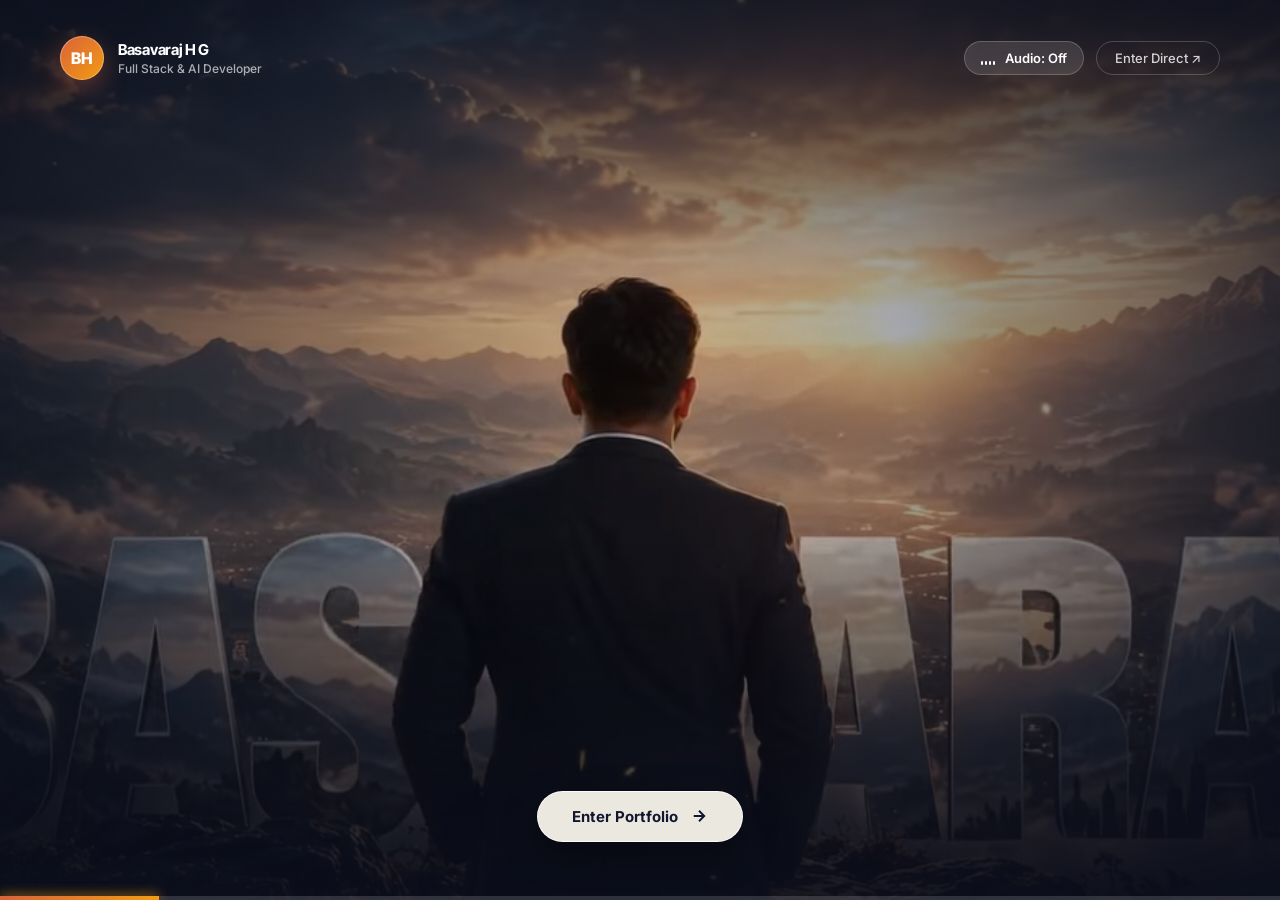
==== landing.html @ 7f830d80 "mine" ====
<!DOCTYPE html>
<html lang="en">
<head>
<meta charset="utf-8">
<meta name="viewport" content="width=device-width, initial-scale=1, viewport-fit=cover">
<title>Basavaraj H G — Full Stack &amp; AI Developer</title>
<link rel="preconnect" href="https://fonts.googleapis.com">
<link rel="preconnect" href="https://fonts.gstatic.com" crossorigin>
<link href="https://fonts.googleapis.com/css2?family=Inter+Tight:wght@600;700;800&family=Inter:wght@400;500;600&family=Instrument+Serif:ital@0;1&display=swap" rel="stylesheet">
<link rel="stylesheet" href="styles.css">
</head>
<body style="margin:0;background:#0b0e1b;overflow:hidden">

<div class="intro-portal" style="position:relative;min-height:100vh">
  <div class="intro-media-wrap">
    <video class="intro-bg-vid" id="introVid" playsinline autoplay muted loop preload="auto">
      <source src="assets/cinematic-intro.webm" type="video/webm">
      <source src="assets/cinematic-intro.mp4" type="video/mp4">
      <source src="assets/1792764527006612.mp4" type="video/mp4">
    </video>
    <audio id="introAudio" src="assets/om-veezha-veera-bgm.mp3" loop preload="auto"></audio>
    <div class="intro-overlay"></div>
  </div>

  <header class="intro-header">
    <div class="intro-brand">
      <span class="intro-logo">BH</span>
      <div class="intro-brand-meta">
        <strong>Basavaraj H G</strong>
        <span>Full Stack &amp; AI Developer</span>
      </div>
    </div>
    <div class="intro-header-acts">
      <button class="intro-audio-btn" id="introAudioBtn" type="button" aria-label="Toggle cinematic music: OM - Veezha Veera BGM" title="OM: Veezha Veera BGM (Instrumental)">
        <span class="eq-bars" aria-hidden="true"><i></i><i></i><i></i><i></i></span>
        <span class="audio-lbl">Audio: Off</span>
      </button>
      <a class="intro-skip-btn" href="index.html" style="text-decoration:none">Enter Direct ↗</a>
    </div>
  </header>

  <div class="intro-content">
    <div class="intro-actions">
      <a class="enter-btn" href="index.html" style="text-decoration:none">
        <span>Enter Portfolio</span>
        <svg viewBox="0 0 24 24" fill="none" stroke="currentColor" stroke-width="2.5"><path d="M5 12h14M12 5l7 7-7 7"/></svg>
      </a>
    </div>
  </div>

  <div class="intro-progress-bar" id="introProgress" aria-hidden="true"><i></i></div>
</div>

<script>
(function(){
  var vid = document.getElementById('introVid');
  var audio = document.getElementById('introAudio');
  var audioBtn = document.getElementById('introAudioBtn');
  var prog = document.getElementById('introProgress') ? document.getElementById('introProgress').querySelector('i') : null;
  var SOFT_VOL = 0.28; // Soft, blended ambient volume
  var fadeTimer = null;

  function fadeAudioIn(){
    if(!audio) return;
    clearInterval(fadeTimer);
    audio.volume = 0.02;
    var p = audio.play();
    if(p !== undefined){
      p.then(function(){
        if(audioBtn){
          audioBtn.classList.add('active');
          var lbl = audioBtn.querySelector('.audio-lbl');
          if(lbl) lbl.textContent = 'Veezha Veera BGM ♫';
        }
        // Smoothly blend volume up to soft level
        fadeTimer = setInterval(function(){
          if(audio.volume < SOFT_VOL - 0.02){
            audio.volume = Math.min(SOFT_VOL, audio.volume + 0.025);
          } else {
            audio.volume = SOFT_VOL;
            clearInterval(fadeTimer);
          }
        }, 45);
      }).catch(function(err){
        console.warn('Audio play was prevented:', err);
      });
    }
  }

  function fadeAudioOut(){
    if(!audio) return;
    clearInterval(fadeTimer);
    fadeTimer = setInterval(function(){
      if(audio.volume > 0.035){
        audio.volume = Math.max(0, audio.volume - 0.035);
      } else {
        audio.volume = 0;
        clearInterval(fadeTimer);
        audio.pause();
        if(audioBtn){
          audioBtn.classList.remove('active');
          var lbl = audioBtn.querySelector('.audio-lbl');
          if(lbl) lbl.textContent = 'Audio: Off';
        }
      }
    }, 40);
  }

  function toggleAudio(e){
    if(e && e.stopPropagation) e.stopPropagation();
    if(!audio) return;

    if(audio.paused){
      fadeAudioIn();
    } else {
      fadeAudioOut();
    }
  }

  if(audioBtn){
    audioBtn.addEventListener('click', toggleAudio);
  }

  if(vid && prog){
    vid.addEventListener('timeupdate', function(){
      if(vid.duration){
        prog.style.width = ((vid.currentTime / vid.duration) * 100).toFixed(1) + '%';
      }
    });
  }
})();
</script>
</body>
</html>
---- styles.css ----
:root {
    --bg: #f3efe0;
    --paper: #faf7ec;
    --ink: #12172f;
    --mut: #6a6e84;
    --line: rgba(18, 23, 47, .12);
    --acc: #d9623b;
    --navy: #1b2142;
    --cut: url("assets/hero-cutout.webp");
    --idp: url("assets/id-photo.jpg");
    --hd: 'Inter Tight', system-ui, sans-serif;
    --bd: 'Inter', system-ui, sans-serif;
    --sf: 'Instrument Serif', Georgia, serif;
    --ease-out: cubic-bezier(0.16, 1, 0.3, 1);
    --ease-smooth: cubic-bezier(0.25, 1, 0.5, 1);
    --ease-spring: cubic-bezier(0.34, 1.56, 0.64, 1);
    --dur-fast: 220ms;
    --dur-base: 400ms;
    --dur-slow: 750ms;
    color-scheme: light;
    box-sizing: border-box;
    padding-top: env(safe-area-inset-top, 0px);
    padding-bottom: env(safe-area-inset-bottom, 0px)
}

*,
*::before,
*::after {
    box-sizing: inherit
}

html {
    scroll-behavior: smooth;
    scroll-padding-top: 90px
}

body {
    margin: 0;
    background: radial-gradient(1100px 560px at 50% -8%, #fbf4cf, transparent 70%), var(--bg);
    color: var(--ink);
    font: 400 16px/1.6 var(--bd);
    overflow-x: hidden
}

a {
    color: inherit
}

button {
    font: inherit;
    color: inherit
}

:focus-visible {
    outline: 2px solid var(--acc);
    outline-offset: 3px
}

/* nav */
.nav {
    position: fixed;
    top: calc(14px + env(safe-area-inset-top, 0px));
    left: 0;
    right: 0;
    z-index: 50;
    display: flex;
    justify-content: space-between;
    align-items: center;
    padding: 0 clamp(14px, 3.5vw, 44px);
    pointer-events: none
}

.logo {
    pointer-events: auto;
    width: 44px;
    height: 44px;
    flex: none;
    border-radius: 50%;
    background: var(--navy);
    color: #fff;
    display: grid;
    place-items: center;
    font: 700 15px var(--hd);
    text-decoration: none;
    box-shadow: 0 8px 24px rgba(18, 23, 47, .2);
    transition: transform 0.3s var(--ease-spring), box-shadow 0.3s ease;
}

.logo:hover {
    transform: scale(1.08) rotate(-3deg);
    box-shadow: 0 12px 28px rgba(18, 23, 47, 0.3);
}

.pill {
    pointer-events: auto;
    position: relative;
    display: flex;
    gap: 2px;
    padding: 5px;
    border-radius: 99px;
    background: rgba(250, 247, 236, .78);
    backdrop-filter: blur(14px);
    -webkit-backdrop-filter: blur(14px);
    border: 1px solid var(--line);
    box-shadow: 0 8px 30px rgba(18, 23, 47, .08);
    max-width: calc(100vw - 86px);
    overflow-x: auto;
    scrollbar-width: none;
    transition: box-shadow 0.3s ease, background 0.3s ease;
}

.pill::-webkit-scrollbar {
    display: none
}

.pill a {
    position: relative;
    z-index: 1;
    padding: 8px 14px;
    border-radius: 99px;
    font: 500 13px var(--bd);
    text-decoration: none;
    white-space: nowrap;
    transition: color 0.25s var(--ease-out), transform 0.2s ease;
}

.pill a:hover:not(.on) {
    color: var(--navy);
    transform: translateY(-1px);
}

.pill a.on {
    color: #fff
}

.pill i {
    position: absolute;
    top: 5px;
    bottom: 5px;
    left: 0;
    width: 0;
    border-radius: 99px;
    background: var(--navy);
    transition: transform .45s var(--ease-out), width .45s var(--ease-out);
}

/* hero */
.hero {
    position: relative;
    min-height: 100svh;
    overflow: hidden;
    display: flex;
    align-items: flex-end;
    padding: 120px clamp(20px, 6vw, 90px) clamp(24px, 4vh, 40px);
}

.ghost {
    position: absolute;
    left: 50%;
    top: 9vh;
    transform: translateX(-50%);
    font: 800 clamp(100px, 16.5vw, 270px)/.85 var(--hd);
    letter-spacing: -.05em;
    color: rgba(18, 23, 47, .06);
    white-space: nowrap;
    user-select: none;
    pointer-events: none;
    will-change: transform
}

.ghost-j {
    display: inline-block;
}

.person {
    position: absolute;
    left: 63%;
    bottom: 0;
    height: min(86vh, 820px);
    width: auto;
    aspect-ratio: 610/860;
    margin-left: calc(min(86vh, 820px)*-.355);
    object-fit: contain;
    object-position: center bottom;
    -webkit-mask-image: linear-gradient(180deg, #000 88%, transparent 100%);
    mask-image: linear-gradient(180deg, #000 88%, transparent 100%);
    opacity: 0;
    transform: translateY(50px);
    transition: opacity .8s ease .3s, transform 1.2s cubic-bezier(.2, .8, .2, 1) .3s;
    filter: drop-shadow(0 18px 34px rgba(18, 23, 47, .09));
    pointer-events: auto;
    z-index: 1;
    will-change: transform, opacity;
}

body.ld .person {
    opacity: 1;
    transform: none;
}

/* Video Controls Pill & Circular Dot */
.char-vid-ctrls {
    position: absolute;
    z-index: 15;
    border-radius: 99px;
    background: rgba(250, 247, 236, .94);
    backdrop-filter: blur(14px);
    -webkit-backdrop-filter: blur(14px);
    border: 1px solid var(--line);
    box-shadow: 0 10px 30px rgba(18, 23, 47, .14);
    white-space: nowrap;
    opacity: 0;
    animation: fadeInBtn 1s ease 1.5s forwards;
    transition: width .3s cubic-bezier(.2, .8, .2, 1), box-shadow .3s ease, transform .2s ease;
}

/* Closed state: compact circle dot */
.char-vid-ctrls.closed {
    width: 44px;
    height: 44px;
    padding: 0;
    display: grid;
    place-items: center;
    cursor: pointer;
}

.char-vid-ctrls.closed:hover {
    transform: scale(1.08);
    box-shadow: 0 14px 34px rgba(18, 23, 47, .2);
    border-color: var(--acc);
}

.char-vid-ctrls.closed .dot-btn {
    display: grid;
    place-items: center;
    width: 100%;
    height: 100%;
    background: transparent;
    border: none;
    color: var(--ink);
    cursor: pointer;
    position: relative;
    padding: 0;
}

.char-vid-ctrls.closed .dot-btn svg {
    width: 20px;
    height: 20px;
    color: var(--ink);
    transition: transform .2s, color .2s;
}

.char-vid-ctrls.closed:hover .dot-btn svg {
    color: var(--acc);
}

.char-vid-ctrls.closed::after {
    content: '';
    position: absolute;
    inset: -3px;
    border-radius: 50%;
    border: 2px solid var(--acc);
    animation: pulse-ring 2s ease-out infinite;
    pointer-events: none;
}

.char-vid-ctrls.closed .ctrls-expanded {
    display: none !important;
}

/* Open state: expanded pill */
.char-vid-ctrls.open {
    padding: 6px 12px 6px 14px;
    display: inline-flex;
    align-items: center;
}

.char-vid-ctrls.open .dot-btn {
    display: none !important;
}

.char-vid-ctrls.open .ctrls-expanded {
    display: inline-flex;
    align-items: center;
    gap: 10px;
    animation: fadeInControls .25s ease;
}

@keyframes fadeInControls {
    from { opacity: 0; transform: scale(.95); }
    to { opacity: 1; transform: none; }
}

.vid-btn {
    width: 32px;
    height: 32px;
    border-radius: 50%;
    background: var(--navy);
    border: none;
    color: #fff;
    display: grid;
    place-items: center;
    cursor: pointer;
    transition: transform .2s, background .2s;
    padding: 0;
}

.vid-btn:hover {
    background: var(--acc);
    transform: scale(1.08);
}

.vid-btn svg {
    width: 15px;
    height: 15px;
}

.vid-btn.on {
    background: var(--acc);
}

.vid-label {
    font: 600 12.5px var(--bd);
    color: var(--ink);
    letter-spacing: -.01em;
}

.vid-close-btn {
    width: 24px;
    height: 24px;
    border-radius: 50%;
    background: transparent;
    border: none;
    color: var(--mut);
    display: grid;
    place-items: center;
    cursor: pointer;
    padding: 0;
    margin-left: 2px;
    transition: color .2s, background .2s;
}

.vid-close-btn:hover {
    color: var(--ink);
    background: rgba(18, 23, 47, .08);
}

.vid-close-btn svg {
    width: 14px;
    height: 14px;
}

@keyframes fadeInBtn {
    to { opacity: 1; }
}

.copy {
    position: relative;
    z-index: 2;
    max-width: 680px
}

.tag {
    display: inline-flex;
    align-items: center;
    gap: 9px;
    font: 500 13px var(--bd);
    color: var(--mut);
    margin-bottom: 16px;
    padding: 7px 14px;
    border: 1px solid var(--line);
    border-radius: 99px;
    background: rgba(250, 247, 236, .6);
    opacity: 0;
    transform: translateY(12px);
    transition: opacity 0.8s var(--ease-out) 0.15s, transform 0.8s var(--ease-out) 0.15s;
}

body.ld .tag {
    opacity: 1;
    transform: none;
}

.tag::before {
    content: "";
    width: 8px;
    height: 8px;
    border-radius: 50%;
    background: #3fb27f;
    box-shadow: 0 0 0 4px rgba(63, 178, 127, .2);
    animation: pl 1.8s infinite
}

@keyframes pl {
    50% {
        box-shadow: 0 0 0 8px rgba(63, 178, 127, 0)
    }
}

h1 {
    font: 800 clamp(32px, 5.5vw, 74px)/.92 var(--hd);
    letter-spacing: -.045em;
    margin: 0
}

h1 .ln {
    display: block;
    overflow: hidden;
    padding-bottom: .06em
}

h1 .ln span {
    display: block;
    transform: translateY(108%);
    transition: transform 1.05s var(--ease-out);
}

h1 .ln+.ln span {
    transition-delay: .12s
}

body.ld h1 .ln span {
    transform: none
}

h1 i {
    font-style: normal;
    color: var(--acc)
}

.sub {
    margin: 20px 0 28px;
    max-width: 46ch;
    color: #3b4060;
    font-size: clamp(15px, 1.3vw, 18px);
    opacity: 0;
    transform: translateY(16px);
    transition: opacity .9s var(--ease-out) .6s, transform .9s var(--ease-out) .6s;
}

body.ld .sub,
body.ld .acts {
    opacity: 1;
    transform: none
}

.acts {
    display: flex;
    gap: 12px;
    flex-wrap: wrap;
    opacity: 0;
    transform: translateY(16px);
    transition: opacity .9s var(--ease-out) .75s, transform .9s var(--ease-out) .75s;
}

.btn {
    display: inline-flex;
    align-items: center;
    gap: 8px;
    padding: 14px 26px;
    border-radius: 99px;
    background: var(--navy);
    color: #fff;
    font: 600 14px var(--bd);
    text-decoration: none;
    border: 1px solid var(--navy);
    transition: transform 0.25s var(--ease-spring), box-shadow 0.25s ease, background 0.25s ease, border-color 0.25s ease;
    will-change: transform;
}

.btn:hover {
    transform: translateY(-3px);
    box-shadow: 0 14px 30px rgba(18, 23, 47, .25)
}

.btn:active {
    transform: translateY(-1px) scale(0.98);
}

.btn.o {
    background: transparent;
    color: var(--ink);
    border-color: var(--ink)
}

.scrl {
    position: absolute;
    right: clamp(20px, 5vw, 70px);
    bottom: 7vh;
    z-index: 2;
    font: 500 12px var(--bd);
    color: var(--mut);
    display: flex;
    align-items: center;
    gap: 10px;
    writing-mode: vertical-rl;
    opacity: 0;
    transition: opacity 0.9s var(--ease-out) 0.9s;
}

body.ld .scrl {
    opacity: 1;
}

.scrl i {
    width: 1px;
    height: 46px;
    background: var(--line);
    position: relative;
    overflow: hidden
}

.scrl i::after {
    content: "";
    position: absolute;
    left: 0;
    top: -100%;
    width: 100%;
    height: 100%;
    background: var(--ink);
    animation: sc 1.7s ease-in-out infinite
}

@keyframes sc {
    to {
        top: 100%
    }
}

/* sections */
.sec {
    position: relative;
    padding: clamp(32px, 3.5vw, 44px) clamp(20px, 6vw, 90px);
    max-width: 1380px;
    margin: 0 auto
}

.eb {
    display: flex;
    align-items: center;
    gap: 12px;
    font: 600 12px var(--bd);
    letter-spacing: .08em;
    text-transform: uppercase;
    color: var(--mut);
    margin-bottom: 18px
}

.eb::before {
    content: "";
    width: 34px;
    height: 1px;
    background: var(--mut)
}

h2 {
    font: 800 clamp(36px, 6vw, 86px)/1 var(--hd);
    letter-spacing: -.045em;
    margin: 0 0 .35em
}

h2 em {
    font: italic 400 1em/1 var(--sf);
    letter-spacing: -.02em;
    color: var(--mut)
}

.rv {
    opacity: 0;
    transform: translateY(28px);
    transition: opacity var(--dur-slow) var(--ease-out), transform var(--dur-slow) var(--ease-out);
    will-change: opacity, transform;
}

.rv.in {
    opacity: 1;
    transform: none;
    will-change: auto;
}

/* Staggered delay helpers for rich reveals */
.abt-story.rv { transition-delay: 0ms; }
.lan.rv { transition-delay: 100ms; }
.abt-facts.rv { transition-delay: 200ms; }

/* Skills Stage Staggered Pillars */
.stage-podium-column {
    transition: transform 0.65s var(--ease-out), opacity 0.65s var(--ease-out);
}
.sec-stack:not(.in) .stage-podium-column {
    opacity: 0;
    transform: translateY(22px);
}
.sec-stack.in .stage-podium-column:nth-child(1) { transition-delay: 40ms; }
.sec-stack.in .stage-podium-column:nth-child(2) { transition-delay: 90ms; }
.sec-stack.in .stage-podium-column:nth-child(3) { transition-delay: 140ms; }
.sec-stack.in .stage-podium-column:nth-child(4) { transition-delay: 190ms; }
.sec-stack.in .stage-podium-column:nth-child(5) { transition-delay: 240ms; }
.sec-stack.in .stage-podium-column:nth-child(6) { transition-delay: 290ms; }

/* Learning Columns Stagger */
.learn-info-col,
.learn-image-col,
.learn-certs-col {
    transition: transform 0.75s var(--ease-out), opacity 0.75s var(--ease-out);
}
.sec-learn:not(.in) .learn-info-col {
    opacity: 0;
    transform: translateY(20px);
}
.sec-learn:not(.in) .learn-image-col {
    opacity: 0;
    transform: translateY(26px) scale(0.98);
}
.sec-learn:not(.in) .learn-certs-col {
    opacity: 0;
    transform: translateY(20px);
}
.sec-learn.in .learn-info-col {
    opacity: 1;
    transform: none;
    transition-delay: 0ms;
}
.sec-learn.in .learn-image-col {
    opacity: 1;
    transform: none;
    transition-delay: 130ms;
}
.sec-learn.in .learn-certs-col {
    opacity: 1;
    transform: none;
    transition-delay: 240ms;
}

/* Journey Columns Stagger */
.j-col-intro,
.j-col-card,
.j-col-timeline {
    transition: transform 0.8s var(--ease-out), opacity 0.8s var(--ease-out);
}
.sec-journey:not(.in) .j-col-intro {
    opacity: 0;
    transform: translateY(22px);
}
.sec-journey:not(.in) .j-col-card {
    opacity: 0;
    transform: translateY(30px) scale(0.98);
}
.sec-journey:not(.in) .j-col-timeline {
    opacity: 0;
    transform: translateY(22px);
}
.sec-journey.in .j-col-intro {
    opacity: 1;
    transform: none;
    transition-delay: 0ms;
}
.sec-journey.in .j-col-card {
    opacity: 1;
    transform: none;
    transition-delay: 140ms;
}
.sec-journey.in .j-col-timeline {
    opacity: 1;
    transform: none;
    transition-delay: 280ms;
}

/* Contact Cards Stagger */
.c-cards-row .c-card {
    transition: transform 0.65s var(--ease-out), opacity 0.65s var(--ease-out), box-shadow 0.25s ease, border-color 0.25s ease, background 0.25s ease;
}
.sec-contact:not(.in) .c-card {
    opacity: 0;
    transform: translateY(22px);
}
.sec-contact.in .c-card:nth-child(1) { transition-delay: 90ms; }
.sec-contact.in .c-card:nth-child(2) { transition-delay: 180ms; }
.sec-contact.in .c-card:nth-child(3) { transition-delay: 270ms; }

.lead {
    font-size: clamp(16px, 1.4vw, 19px);
    color: #3b4060;
    max-width: 54ch;
    margin: 0 0 14px
}

/* about */
.abt {
    display: grid;
    grid-template-columns: 1.15fr 0.95fr 1fr;
    gap: clamp(28px, 3.2vw, 48px);
    align-items: center;
}

.abt-story {
    max-width: 520px;
}

.abt-story .lead {
    text-align: justify;
    text-justify: inter-word;
}

.abt-facts {
    background: rgba(250, 247, 236, 0.72);
    border: 1px solid var(--line);
    border-radius: 24px;
    padding: clamp(22px, 2.4vw, 32px);
    box-shadow: 0 12px 34px rgba(18, 23, 47, 0.04);
}

.abt-facts .eb {
    margin-bottom: 14px;
}

.abt-facts .facts {
    margin-top: 0;
    max-width: 100%;
}

.abt-facts .facts div:last-child {
    border-bottom: none;
    padding-bottom: 0;
}

.facts {
    margin-top: 26px;
    max-width: 520px
}

.facts div {
    display: flex;
    justify-content: space-between;
    gap: 16px;
    padding: 13px 0;
    border-top: 1px solid var(--line);
    font-size: 15px
}

.facts div:last-child {
    border-bottom: 1px solid var(--line)
}

.facts b {
    font-weight: 600
}

.facts span {
    color: var(--mut);
    text-align: right
}

.lan {
    position: relative;
    height: clamp(660px, 78vh, 720px);
    touch-action: pan-y;
    user-select: none;
}

.pend {
    position: absolute;
    left: 50%;
    top: -30px;
    width: 0;
    height: 0;
    transform-origin: 0 0;
    will-change: transform;
}

.strap {
    position: absolute;
    left: -9px;
    top: 0;
    width: 18px;
    height: 190px;
    background: repeating-linear-gradient(180deg, var(--navy) 0 14px, #2d3768 14px 18px);
    transform-origin: top center;
    will-change: transform;
}

.clip {
    position: absolute;
    left: -15px;
    top: 186px;
    width: 30px;
    height: 38px;
    border-radius: 7px;
    background: linear-gradient(#d3d6e2, #8a90a8);
    box-shadow: 0 4px 10px rgba(0, 0, 0, .25);
    will-change: transform;
}

/* Light white developer ID card (matching reference) */
.idc {
    position: absolute;
    left: -135px;
    top: 214px;
    width: 270px;
    border-radius: 24px;
    background: #ffffff;
    color: #12172f;
    padding: 0;
    overflow: hidden;
    border: 1px solid rgba(18, 23, 47, 0.1);
    box-shadow: 0 28px 60px rgba(18, 23, 47, 0.16), 0 4px 16px rgba(18, 23, 47, 0.06);
    cursor: grab;
    will-change: transform;
    touch-action: none;
    user-select: none;
    -webkit-user-select: none;
}

.idc:active,
.lan.is-dragging,
.lan.is-dragging .idc {
    cursor: grabbing !important;
}

/* top navy header band matching reference */
.idc-hdr {
    background: #1b2142;
    color: #ffffff;
    padding: 12px 16px 11px;
    position: relative;
}

.idc-hdr .hole {
    width: 52px;
    height: 8px;
    border-radius: 5px;
    background: #0b0f22;
    margin: 0 auto 10px;
    box-shadow: inset 0 1px 2px rgba(0, 0, 0, 0.5);
}

.idc-hdr-row {
    display: flex;
    align-items: center;
    gap: 10px;
}

.idc-logo {
    width: 30px;
    height: 30px;
    border-radius: 50%;
    background: rgba(255, 255, 255, 0.14);
    border: 1.5px solid rgba(255, 255, 255, 0.35);
    display: grid;
    place-items: center;
    font: 700 11px var(--hd);
    letter-spacing: .02em;
    color: #ffffff;
    flex-shrink: 0;
}

.idc-hdr-text {
    display: flex;
    flex-direction: column;
    gap: 1px;
}

.idc-hdr-title {
    font: 800 11.5px var(--hd);
    letter-spacing: .08em;
    text-transform: uppercase;
    color: #ffffff;
    line-height: 1.1;
}

.idc-hdr-sub {
    font: 500 10px var(--bd);
    color: rgba(255, 255, 255, 0.65);
    line-height: 1.1;
}

/* card body */
.idc-body {
    padding: 14px 16px 15px;
    display: flex;
    flex-direction: column;
    align-items: center;
    background: #ffffff;
}

.ph-wrap {
    width: 144px;
    height: 164px;
    border-radius: 18px;
    border: 2px solid #232946;
    padding: 2.5px;
    background: #ffffff;
    box-shadow: 0 4px 14px rgba(18, 23, 47, 0.08);
}

.ph-wrap .ph {
    width: 100%;
    height: 100%;
    border-radius: 14px;
    background: var(--idp) center center / cover no-repeat;
    border: none;
}

.idc .nm {
    font: 800 17.5px/1.1 var(--hd);
    letter-spacing: -.02em;
    margin: 12px 0 3px;
    text-transform: uppercase;
    color: #12172f;
    text-align: center;
}

.idc .rl {
    font: 500 12px var(--bd);
    color: #6a6e84;
    text-align: center;
    margin-bottom: 12px;
}

.idc-meta {
    width: 100%;
    display: grid;
    grid-template-columns: 0.9fr 1.2fr 0.9fr;
    gap: 4px;
    padding: 9px 0;
    border-top: 1px dashed rgba(18, 23, 47, 0.16);
    border-bottom: 1px dashed rgba(18, 23, 47, 0.16);
    margin-bottom: 13px;
}

.idc-meta > div {
    display: flex;
    flex-direction: column;
    align-items: center;
    text-align: center;
}

.idc-lbl {
    font: 600 8.5px var(--bd);
    letter-spacing: .08em;
    color: #8b90a6;
    text-transform: uppercase;
    margin-bottom: 2px;
}

.idc-val {
    font: 700 11px var(--hd);
    color: #12172f;
    white-space: nowrap;
}

.idc-ft {
    width: 100%;
    display: flex;
    align-items: center;
    justify-content: space-between;
    gap: 12px;
}

.idc-ft .bar {
    flex: 1;
    display: flex;
    gap: 2px;
    height: 22px;
    margin-top: 0;
    opacity: .85;
}

.idc-ft .bar i {
    flex: 1;
    background: #1b2142;
}

.idc-ft .bar i:nth-child(3n) {
    flex: .4;
}

.idc-ft .bar i:nth-child(4n) {
    flex: 1.6;
}

.idc-seal {
    width: 26px;
    height: 26px;
    border-radius: 50%;
    background: conic-gradient(from 45deg, #e4e7eb 0deg, #ffffff 60deg, #9ca3af 120deg, #ffffff 180deg, #9ca3af 240deg, #ffffff 300deg, #e4e7eb 360deg);
    box-shadow: inset 0 1px 2px rgba(255, 255, 255, .9), 0 2px 6px rgba(0, 0, 0, .14);
    border: 1px solid rgba(0, 0, 0, .08);
    position: relative;
    flex-shrink: 0;
}

.idc-seal::after {
    content: "";
    position: absolute;
    inset: 4px;
    border-radius: 50%;
    border: 1px dashed rgba(27, 33, 66, 0.4);
}

.hint {
    position: absolute;
    left: 50%;
    bottom: 8px;
    transform: translateX(-50%);
    font: 500 11.5px var(--bd);
    color: var(--mut);
    background: rgba(250, 247, 236, 0.92);
    padding: 4px 14px;
    border-radius: 99px;
    border: 1px solid var(--line);
    white-space: nowrap;
    pointer-events: none;
    box-shadow: 0 4px 12px rgba(18, 23, 47, 0.04);
}

/* periodic */
/* ============================================================
   SKILLS 3D SHOWCASE SECTION (PURE CODE IMPLEMENTATION)
   ============================================================ */
.sec-stack {
    padding: clamp(32px, 3.5vw, 44px) clamp(16px, 4vw, 60px) clamp(16px, 2vw, 24px);
    max-width: 1440px;
    margin: 0 auto;
}

/* 1. Header row */
.stack-header-row {
    display: flex;
    justify-content: space-between;
    align-items: flex-end;
    gap: clamp(20px, 3vw, 40px);
    margin-bottom: clamp(20px, 2.5vw, 32px);
    flex-wrap: wrap;
}

.stack-eyebrow {
    font: 700 11.5px var(--bd);
    letter-spacing: .24em;
    text-transform: uppercase;
    color: #6a6e84;
    margin-bottom: 12px;
}

.stack-main-title {
    font: 800 clamp(36px, 4.8vw, 64px)/1.05 var(--hd);
    letter-spacing: -.045em;
    color: #12172f;
    margin: 0;
}

.stack-main-title em {
    font: italic 400 1.05em/1 var(--sf);
    color: #55627d;
    letter-spacing: -.02em;
}

.stack-desc-col {
    display: flex;
    align-items: center;
    gap: 20px;
    max-width: 440px;
}

.stack-desc-divider {
    width: 1.5px;
    height: 52px;
    background: rgba(18, 23, 47, 0.16);
    flex-shrink: 0;
}

.stack-desc-text {
    margin: 0;
    font: 500 15px/1.55 var(--bd);
    color: #4b526d;
    max-width: 32ch;
}

/* 2. Top Filter Controls Row (on top of podium stage per user request) */
.stack-top-controls {
    display: flex;
    justify-content: space-between;
    align-items: center;
    gap: 16px;
    margin-bottom: clamp(20px, 2.8vw, 32px);
    flex-wrap: wrap;
}

.stack-chips-group {
    display: flex;
    align-items: center;
    gap: 8px;
    flex-wrap: wrap;
}

.s-chip {
    background: #ffffff;
    border: 1.5px solid rgba(18, 23, 47, 0.12);
    border-radius: 99px;
    padding: 8px 18px;
    font: 600 13px var(--bd);
    color: #383e58;
    cursor: pointer;
    transition: all .2s cubic-bezier(.2, .8, .2, 1);
    outline: none;
    box-shadow: 0 2px 6px rgba(18, 23, 47, 0.04);
}

.s-chip:hover {
    border-color: #12172f;
    color: #12172f;
    transform: translateY(-2px);
    box-shadow: 0 6px 14px rgba(18, 23, 47, 0.09);
}

.s-chip.on {
    background: #12172f;
    color: #ffffff;
    border-color: #12172f;
    box-shadow: 0 6px 18px rgba(18, 23, 47, 0.22);
}

.stack-explore-btn {
    display: inline-flex;
    align-items: center;
    gap: 12px;
    font: 700 13.5px var(--hd);
    color: #12172f;
    text-decoration: none;
    transition: transform .25s ease, color .25s ease;
}

.stack-explore-btn:hover {
    transform: translateX(4px);
    color: var(--acc, #d97706);
}

.explore-circle {
    width: 36px;
    height: 36px;
    border-radius: 50%;
    border: 1.5px solid #12172f;
    display: grid;
    place-items: center;
    transition: background .25s ease, color .25s ease, border-color .25s ease;
}

.explore-circle svg {
    width: 15px;
    height: 15px;
}

.stack-explore-btn:hover .explore-circle {
    background: #12172f;
    color: #ffffff;
}

/* 3. 3D Podium Stage Container (Plain background, no outer enclosing box) */
.stack-podium-stage {
    position: relative;
    width: 100%;
    padding: clamp(16px, 2vw, 28px) 0 0;
}

/* Chrome Arch & Rolling Sphere */
.podium-chrome-arch {
    position: absolute;
    top: 4px;
    left: 2%;
    right: 4%;
    height: 140px;
    pointer-events: none;
    z-index: 2;
}

.arch-wire-svg {
    width: 100%;
    height: 100%;
    filter: drop-shadow(0 4px 8px rgba(18, 23, 47, 0.08));
}

.chrome-sphere {
    position: absolute;
    right: 28%;
    top: 14px;
    width: clamp(32px, 3vw, 40px);
    height: clamp(32px, 3vw, 40px);
    border-radius: 50%;
    background: radial-gradient(circle at 35% 30%, #ffffff 0%, #edf0f5 25%, #8890a3 68%, #363b4c 100%);
    box-shadow: 0 14px 28px rgba(18, 23, 47, 0.28), inset 0 2px 4px rgba(255, 255, 255, 0.95);
    transition: transform 1.2s cubic-bezier(.2, .8, .2, 1);
    cursor: grab;
    pointer-events: auto;
}

.chrome-sphere:hover {
    transform: translateY(-4px) scale(1.08);
}

/* Foliage on the Left */
.podium-foliage {
    position: absolute;
    left: -14px;
    bottom: 10px;
    width: 58px;
    height: 68px;
    pointer-events: none;
    z-index: 5;
    filter: drop-shadow(0 4px 8px rgba(18, 23, 47, 0.12));
}

.podium-foliage svg {
    width: 100%;
    height: 100%;
}

/* Handwritten Calligraphy on Right (positioned in dedicated open margin, clearing all cubes) */
.podium-handwritten {
    position: absolute;
    right: clamp(4px, 1.2vw, 20px);
    top: clamp(26%, 32%, 36%);
    display: flex;
    flex-direction: column;
    align-items: center;
    pointer-events: none;
    z-index: 5;
    transform: rotate(5deg);
}

.hw-text {
    font-family: 'Caveat', cursive, 'Instrument Serif', Georgia, serif;
    font-size: clamp(16px, 1.45vw, 22px);
    font-weight: 700;
    line-height: 1.1;
    color: #4b526d;
    text-shadow: 0 1px 0 rgba(255, 255, 255, 0.85);
    text-align: center;
}

.hw-arrow {
    width: clamp(28px, 2.6vw, 38px);
    height: clamp(36px, 3.2vw, 48px);
    margin-top: 4px;
    opacity: .85;
}

/* 6 Stepped Columns Grid (with right margin for calligraphy breathing room) */
.podium-columns-grid {
    display: grid;
    grid-template-columns: repeat(6, 1fr);
    gap: clamp(10px, 1.3vw, 20px);
    padding-right: clamp(40px, 5.5vw, 90px);
    position: relative;
    z-index: 3;
}

.podium-col {
    display: flex;
    flex-direction: column;
    align-items: stretch;
    transition: transform .35s cubic-bezier(.2, .8, .2, 1), opacity .35s ease, filter .35s ease;
    cursor: pointer;
    outline: none;
}

.podium-col:hover,
.podium-col.active {
    transform: translateY(-12px);
    z-index: 8;
}

.podium-col.dimmed {
    opacity: .42;
    filter: grayscale(0.25);
}

/* Distinct pastel tints for each glass monolith */
.col-lang {
    --slab-bg: linear-gradient(180deg, rgba(215, 236, 255, 0.78) 0%, rgba(230, 243, 255, 0.45) 45%, rgba(255, 255, 255, 0.3) 100%);
    --slab-border: rgba(180, 215, 255, 0.85);
    --slab-glow: rgba(59, 130, 246, 0.35);
    --slab-accent: #2563eb;
}

.col-front {
    --slab-bg: linear-gradient(180deg, rgba(255, 232, 212, 0.78) 0%, rgba(255, 241, 226, 0.45) 45%, rgba(255, 255, 255, 0.3) 100%);
    --slab-border: rgba(255, 205, 175, 0.85);
    --slab-glow: rgba(249, 115, 22, 0.35);
    --slab-accent: #ea580c;
}

.col-back {
    --slab-bg: linear-gradient(180deg, rgba(215, 248, 228, 0.78) 0%, rgba(232, 252, 240, 0.45) 45%, rgba(255, 255, 255, 0.3) 100%);
    --slab-border: rgba(185, 240, 205, 0.85);
    --slab-glow: rgba(16, 185, 129, 0.35);
    --slab-accent: #059669;
}

.col-data {
    --slab-bg: linear-gradient(180deg, rgba(220, 228, 255, 0.78) 0%, rgba(234, 239, 255, 0.45) 45%, rgba(255, 255, 255, 0.3) 100%);
    --slab-border: rgba(195, 208, 255, 0.85);
    --slab-glow: rgba(99, 102, 241, 0.35);
    --slab-accent: #4f46e5;
}

.col-ai {
    --slab-bg: linear-gradient(180deg, rgba(246, 225, 255, 0.78) 0%, rgba(250, 238, 255, 0.45) 45%, rgba(255, 255, 255, 0.3) 100%);
    --slab-border: rgba(235, 195, 255, 0.85);
    --slab-glow: rgba(168, 85, 247, 0.35);
    --slab-accent: #9333ea;
}

.col-tools {
    --slab-bg: linear-gradient(180deg, rgba(255, 238, 205, 0.78) 0%, rgba(255, 245, 222, 0.45) 45%, rgba(255, 255, 255, 0.3) 100%);
    --slab-border: rgba(255, 220, 165, 0.85);
    --slab-glow: rgba(245, 158, 11, 0.35);
    --slab-accent: #d97706;
}

/* Glass Monolith Slab */
.stack-slab {
    background: var(--slab-bg);
    border: 1.5px solid var(--slab-border);
    border-radius: clamp(16px, 1.8vw, 22px);
    padding: clamp(16px, 1.8vw, 24px) clamp(10px, 1.2vw, 16px) clamp(16px, 2vw, 24px);
    backdrop-filter: blur(14px);
    -webkit-backdrop-filter: blur(14px);
    box-shadow: 0 16px 36px rgba(18, 23, 47, 0.08), inset 0 1.5px 2px rgba(255, 255, 255, 0.95);
    display: flex;
    flex-direction: column;
    align-items: center;
    transition: box-shadow .35s ease, border-color .35s ease;
}

.podium-col:hover .stack-slab,
.podium-col.active .stack-slab {
    box-shadow: 0 24px 50px rgba(18, 23, 47, 0.14), 0 0 32px var(--slab-glow), inset 0 1.5px 3px rgba(255, 255, 255, 1);
    border-color: rgba(255, 255, 255, 0.95);
}

.slab-head {
    width: 100%;
    text-align: left;
    margin-bottom: clamp(16px, 2vw, 26px);
}

.slab-num {
    display: block;
    font: 700 11.5px var(--bd);
    color: #606680;
    margin-bottom: 4px;
}

.slab-title {
    font: 800 clamp(16px, 1.6vw, 22px)/1.15 var(--hd);
    letter-spacing: -.03em;
    color: #12172f;
    margin: 0 0 4px;
}

.slab-sub {
    display: block;
    font: 500 clamp(10.5px, 1vw, 12.5px) var(--bd);
    color: #6b728a;
    white-space: nowrap;
    overflow: hidden;
    text-overflow: ellipsis;
}

.slab-dash {
    display: block;
    width: 22px;
    height: 1.5px;
    background: rgba(18, 23, 47, 0.2);
    margin-top: 8px;
}

.slab-cubes {
    display: flex;
    flex-direction: column;
    align-items: center;
    gap: clamp(10px, 1.1vw, 15px);
    width: 100%;
}

/* Individual Tech Stack Item with Icon and Name Label */
.tech-item {
    display: flex;
    flex-direction: column;
    align-items: center;
    gap: 6px;
    width: 100%;
    transition: transform .25s cubic-bezier(.2, .8, .2, 1);
}

.tech-item:hover {
    transform: translateY(-3px);
}

/* 3D Ceramic Cubes */
.cube-box {
    width: clamp(46px, 4.2vw, 56px);
    height: clamp(46px, 4.2vw, 56px);
    border-radius: clamp(12px, 1.2vw, 15px);
    background: linear-gradient(145deg, #ffffff 0%, #f4f6fa 100%);
    box-shadow: 0 9px 20px rgba(18, 23, 47, 0.10), 
                inset 0 1.5px 2px rgba(255, 255, 255, 1), 
                inset 0 -2px 4px rgba(18, 23, 47, 0.04);
    border: 1px solid rgba(255, 255, 255, 0.95);
    display: grid;
    place-items: center;
    transition: transform .25s cubic-bezier(.2, .8, .2, 1), box-shadow .25s ease;
    cursor: pointer;
}

.tech-item:hover .cube-box {
    transform: scale(1.06);
    box-shadow: 0 14px 26px rgba(18, 23, 47, 0.16), inset 0 1.5px 2px rgba(255, 255, 255, 1);
}

.cube-box svg {
    display: block;
    transition: transform .25s ease;
}

.tech-item:hover .cube-box svg {
    transform: scale(1.06);
}

/* Dedicated Tech Stack Name Label below each icon */
.tech-name {
    font: 600 clamp(10.5px, 0.9vw, 12px)/1.2 var(--bd);
    color: #1e243e;
    letter-spacing: -.01em;
    text-align: center;
    white-space: nowrap;
    user-select: none;
    transition: color .2s ease;
}

.tech-item:hover .tech-name {
    color: var(--slab-accent, #12172f);
    font-weight: 700;
}

/* Interactive Floating Detail Flyout */
.skills-detail-flyout {
    position: absolute;
    top: 18%;
    left: 50%;
    transform: translate(-50%, -15px);
    width: min(440px, 92%);
    background: rgba(255, 255, 255, 0.94);
    backdrop-filter: blur(24px);
    -webkit-backdrop-filter: blur(24px);
    border: 1.5px solid rgba(255, 255, 255, 0.9);
    border-radius: 24px;
    padding: 24px 26px 22px;
    box-shadow: 0 28px 60px rgba(18, 23, 47, 0.18), 0 4px 16px rgba(18, 23, 47, 0.06);
    color: #12172f;
    opacity: 0;
    pointer-events: none;
    transition: opacity .35s cubic-bezier(.2, .8, .2, 1), transform .35s cubic-bezier(.2, .8, .2, 1);
    z-index: 50;
}

.skills-detail-flyout.visible {
    opacity: 1;
    pointer-events: auto;
    transform: translate(-50%, 0);
}

.flyout-close {
    position: absolute;
    top: 14px;
    right: 18px;
    font-size: 24px;
    line-height: 1;
    cursor: pointer;
    color: #8a90a8;
    transition: color .2s;
}

.flyout-close:hover {
    color: #12172f;
}

.flyout-head {
    display: flex;
    align-items: center;
    gap: 14px;
    margin-bottom: 14px;
}

.flyout-num {
    font: 800 28px/1 var(--hd);
    color: var(--cat-accent, #1b2142);
}

.flyout-title {
    font: 800 20px/1.15 var(--hd);
    letter-spacing: -.03em;
    color: #12172f;
    margin: 0 0 2px;
}

.flyout-sub {
    font: 500 12px var(--bd);
    color: #6a6e84;
}

.flyout-tags {
    display: flex;
    flex-wrap: wrap;
    gap: 7px;
    margin-bottom: 14px;
}

.flyout-tag-item {
    background: rgba(18, 23, 47, 0.05);
    border: 1px solid rgba(18, 23, 47, 0.08);
    border-radius: 99px;
    padding: 5px 12px;
    font: 600 12px var(--bd);
    color: #1b2142;
    display: flex;
    align-items: center;
    gap: 6px;
}

.flyout-tag-item i {
    width: 6px;
    height: 6px;
    border-radius: 50%;
    background: var(--cat-accent, #1b2142);
}

.flyout-proj-box {
    border-top: 1px solid rgba(18, 23, 47, 0.08);
    padding-top: 12px;
}

.flyout-proj-lbl {
    display: block;
    font: 700 10.5px var(--bd);
    letter-spacing: .08em;
    text-transform: uppercase;
    color: #8b90a6;
    margin-bottom: 6px;
}

.flyout-proj-list {
    display: flex;
    flex-direction: column;
    gap: 6px;
    font: 500 12.5px var(--bd);
    color: #3b4060;
}

.flyout-proj-row {
    display: flex;
    align-items: flex-start;
    gap: 8px;
}

.flyout-proj-row::before {
    content: "•";
    color: var(--cat-accent, #1b2142);
    font-weight: bold;
}

/* Responsive Media Queries */
@media(max-width: 1040px) {
    .stack-header-row {
        flex-direction: column;
        align-items: flex-start;
        gap: 16px;
    }
    .stack-desc-col {
        border-top: 1px solid var(--line);
        padding-top: 16px;
        width: 100%;
        max-width: none;
    }
    .stack-desc-divider {
        display: none;
    }
    .stack-top-controls {
        flex-direction: column;
        align-items: flex-start;
        gap: 16px;
    }
    .podium-columns-grid {
        grid-template-columns: repeat(3, 1fr);
        gap: 16px;
        padding-right: 0;
    }
    .podium-chrome-arch, .podium-handwritten, .podium-foliage {
        display: none;
    }
}

@media(max-width: 640px) {
    .podium-columns-grid {
        grid-template-columns: repeat(2, 1fr);
        gap: 12px;
        padding-right: 0;
    }
}

.swp {
    animation: sw .5s cubic-bezier(.2, .8, .2, 1)
}

@keyframes sw {
    from {
        opacity: 0;
        transform: translateY(14px)
    }

    to {
        opacity: 1;
        transform: none
    }
}

/* ============================================================
   PROJECTS SHOWCASE SECTION (EDITORIAL REDESIGN)
   ============================================================ */
.sec-projects {
    padding: clamp(32px, 3.5vw, 44px) clamp(16px, 4vw, 60px);
    max-width: 1440px;
    margin: 0 auto;
    position: relative;
}

/* 1. Section Header & Handwritten Note */
.projects-header {
    display: flex;
    justify-content: space-between;
    align-items: flex-end;
    gap: 30px;
    margin-bottom: clamp(28px, 4vw, 44px);
    position: relative;
}

.projects-eyebrow {
    font: 700 11.5px var(--bd);
    letter-spacing: .24em;
    text-transform: uppercase;
    color: #6a6e84;
    margin-bottom: 10px;
}

.projects-main-title {
    font: 800 clamp(40px, 5.2vw, 72px)/1.05 var(--hd);
    letter-spacing: -.045em;
    color: #191E40;
    margin: 0;
}

.title-serif-wrap {
    position: relative;
    display: inline-block;
}

.title-serif-wrap em {
    font: italic 400 1.05em/1 var(--sf);
    color: #55627D;
    letter-spacing: -.02em;
    font-style: italic;
}

.title-brush-svg {
    position: absolute;
    left: 0;
    bottom: -6px;
    width: 100%;
    height: 14px;
    overflow: visible;
    pointer-events: none;
}

.projects-handwritten-note {
    position: relative;
    display: flex;
    align-items: center;
    gap: 8px;
    padding-bottom: 8px;
    pointer-events: none;
}

.hw-phrase {
    font-family: 'Caveat', cursive, 'Instrument Serif', Georgia, serif;
    font-size: clamp(20px, 2vw, 27px);
    font-weight: 700;
    line-height: 1.1;
    color: #4B526D;
    text-align: right;
    white-space: nowrap;
}

.hw-arrow-svg {
    width: clamp(38px, 3.8vw, 54px);
    height: clamp(30px, 3vw, 42px);
    transform: rotate(5deg);
    flex-shrink: 0;
}

.hw-sparkle-accents {
    position: absolute;
    top: -14px;
    right: 4px;
    display: flex;
    gap: 4px;
    color: #E86C43;
    font-size: 13px;
    opacity: 0.85;
}

/* 2. Main Showcase Layout Grid (Card + Right Rail) */
.projects-layout-grid {
    display: grid;
    grid-template-columns: 1fr clamp(118px, 11vw, 150px);
    gap: clamp(16px, 1.8vw, 24px);
    align-items: stretch;
}

/* 3. Large Showcase Card */
.project-showcase-card {
    background: #FAF8EF;
    border: 1px solid #DEDCCF;
    border-radius: clamp(24px, 3vw, 34px);
    padding: clamp(28px, 3.6vw, 48px);
    box-shadow: 0 24px 60px rgba(25, 30, 64, 0.05), inset 0 1px 2px rgba(255, 255, 255, 0.95);
    display: grid;
    grid-template-columns: minmax(0, 1fr) minmax(0, 1.25fr);
    gap: clamp(24px, 3.2vw, 44px);
    position: relative;
    overflow: hidden;
    min-height: 520px;
}

/* Left Column: Information */
.project-info-col {
    display: flex;
    flex-direction: column;
    justify-content: space-between;
    min-width: 0;
    z-index: 2;
}

.p-meta-row {
    margin-bottom: 6px;
}

.p-year-tag {
    font: 700 15px var(--bd);
    color: #E86C43;
    letter-spacing: .02em;
}

.p-title {
    font: 800 clamp(30px, 3.6vw, 48px)/1.08 var(--hd);
    letter-spacing: -.035em;
    color: #191E40;
    margin: 4px 0 14px;
    transition: opacity .25s ease, transform .25s ease;
}

.p-desc {
    margin: 0 0 10px;
    font: 500 clamp(14px, 1.1vw, 15.5px)/1.55 var(--bd);
    color: #37415F;
}

.p-desc-2 {
    color: #555E7C;
    margin-bottom: 18px;
}

/* Technology Badges */
.p-stack-badges {
    display: flex;
    flex-wrap: wrap;
    gap: 8px;
    margin-bottom: 24px;
}

.p-badge {
    font: 600 12.5px var(--bd);
    color: #191E40;
    background: #FFFFFF;
    border: 1px solid rgba(222, 220, 207, 0.9);
    border-radius: 99px;
    padding: 6px 14px;
    box-shadow: 0 2px 4px rgba(25, 30, 64, 0.03);
    transition: all .2s ease;
}

.p-badge:hover {
    border-color: #191E40;
    transform: translateY(-2px);
    box-shadow: 0 4px 10px rgba(25, 30, 64, 0.08);
}

/* Action Buttons */
.p-actions-row {
    display: flex;
    align-items: center;
    gap: 20px;
    margin-bottom: clamp(24px, 3vw, 36px);
    flex-wrap: wrap;
}

.p-btn-live {
    display: inline-flex;
    align-items: center;
    gap: 8px;
    background: #191E40;
    color: #FFFFFF;
    border-radius: 99px;
    padding: 11px 22px;
    font: 700 13.5px var(--hd);
    text-decoration: none;
    box-shadow: 0 6px 18px rgba(25, 30, 64, 0.22);
    transition: all .25s cubic-bezier(.2, .8, .2, 1);
}

.p-btn-live svg {
    width: 15px;
    height: 15px;
    transition: transform .2s ease;
}

.p-btn-live:hover {
    background: #121630;
    transform: translateY(-2px);
    box-shadow: 0 10px 24px rgba(25, 30, 64, 0.28);
}

.p-btn-live:hover svg {
    transform: translate(2px, -2px);
}

.p-btn-code {
    display: inline-flex;
    align-items: center;
    gap: 8px;
    font: 700 14px var(--hd);
    color: #191E40;
    text-decoration: none;
    transition: color .2s ease;
}

.p-btn-code svg {
    width: 18px;
    height: 18px;
}

.p-btn-code .arr {
    transition: transform .2s ease;
}

.p-btn-code:hover {
    color: #E86C43;
}

.p-btn-code:hover .arr {
    transform: translateX(4px);
}

/* Feature Highlights Grid */
.p-features-grid {
    display: grid;
    grid-template-columns: repeat(3, 1fr);
    gap: clamp(10px, 1.2vw, 16px);
    border-top: 1px solid rgba(222, 220, 207, 0.8);
    padding-top: 18px;
}

.p-feat-item {
    display: flex;
    align-items: center;
    gap: 10px;
}

.p-feat-icon {
    width: 36px;
    height: 36px;
    border-radius: 50%;
    background: #FCECE4;
    color: #E86C43;
    display: grid;
    place-items: center;
    flex-shrink: 0;
    transition: transform .2s ease;
}

.p-feat-icon svg {
    width: 17px;
    height: 17px;
}

.p-feat-item:hover .p-feat-icon {
    transform: scale(1.1);
}

.p-feat-meta {
    display: flex;
    flex-direction: column;
    min-width: 0;
}

.p-feat-meta strong {
    font: 700 12px/1.2 var(--hd);
    color: #191E40;
    letter-spacing: -.01em;
}

.p-feat-meta span {
    font: 500 11px/1.25 var(--bd);
    color: #656C87;
    margin-top: 2px;
}

/* 4. Right Column: Visual Preview Stage */
.project-visual-col {
    position: relative;
    display: flex;
    flex-direction: column;
    justify-content: space-between;
    min-width: 0;
    min-height: 420px;
}

.visual-ambient-glow {
    position: absolute;
    top: 50%;
    left: 45%;
    transform: translate(-50%, -50%);
    width: clamp(280px, 32vw, 440px);
    height: clamp(280px, 32vw, 440px);
    border-radius: 50%;
    background: radial-gradient(circle, rgba(243, 166, 111, 0.32) 0%, rgba(243, 166, 111, 0.12) 40%, rgba(250, 248, 239, 0) 70%);
    pointer-events: none;
    z-index: 1;
}

.visual-decor-sparkles {
    position: absolute;
    top: 12px;
    right: 20px;
    display: flex;
    gap: 6px;
    color: #E86C43;
    font-size: 14px;
    opacity: 0.75;
    pointer-events: none;
}

.project-preview-stage {
    position: relative;
    z-index: 2;
    padding: clamp(10px, 1.5vw, 20px) 0;
    display: flex;
    align-items: center;
    justify-content: center;
    flex: 1;
}

/* Browser Mockup Window */
.browser-mockup-frame {
    width: 100%;
    max-width: 520px;
    background: #FFFFFF;
    border: 1px solid rgba(222, 220, 207, 0.9);
    border-radius: 18px;
    box-shadow: 0 20px 48px rgba(25, 30, 64, 0.12), 0 4px 12px rgba(25, 30, 64, 0.04);
    overflow: hidden;
    transform: rotate(-2.5deg);
    transition: transform .45s cubic-bezier(.2, .8, .2, 1), box-shadow .45s ease;
}

.browser-mockup-frame:hover {
    transform: rotate(0deg) translateY(-4px);
    box-shadow: 0 28px 60px rgba(25, 30, 64, 0.16);
}

.mockup-top-bar {
    height: 32px;
    background: #F8F7F2;
    border-bottom: 1px solid rgba(222, 220, 207, 0.75);
    display: flex;
    align-items: center;
    padding: 0 12px;
    gap: 12px;
}

.mockup-dots {
    display: flex;
    align-items: center;
    gap: 6px;
}

.dot {
    width: 8px;
    height: 8px;
    border-radius: 50%;
}

.d-red { background: #FF5F56; }
.d-yellow { background: #FFBD2E; }
.d-green { background: #27C93F; }

.mockup-address {
    flex: 1;
    background: #FFFFFF;
    border: 1px solid rgba(222, 220, 207, 0.7);
    border-radius: 6px;
    height: 18px;
    font: 500 10px/18px var(--bd);
    color: #7A8098;
    text-align: center;
    max-width: 200px;
    margin: 0 auto;
    overflow: hidden;
    text-overflow: ellipsis;
    white-space: nowrap;
}

.mockup-screen-content {
    position: relative;
    width: 100%;
    background: #FAF8EF;
    overflow: hidden;
    aspect-ratio: 16 / 10;
}

.mockup-screen-img {
    width: 100%;
    height: 100%;
    object-fit: cover;
    object-position: top center;
    display: block;
    transition: opacity .35s ease, transform .35s ease;
}

/* Floating Secondary Widget Overlay */
@keyframes floatBob {
    0%, 100% {
        transform: rotate(1deg) translateY(0);
    }
    50% {
        transform: rotate(1deg) translateY(-6px);
    }
}

.project-floating-card {
    position: absolute;
    bottom: 24px;
    right: -8px;
    width: clamp(210px, 22vw, 260px);
    background: rgba(255, 255, 255, 0.95);
    backdrop-filter: blur(18px);
    -webkit-backdrop-filter: blur(18px);
    border: 1.5px solid rgba(255, 255, 255, 0.95);
    border-radius: 18px;
    padding: 14px 16px;
    box-shadow: 0 18px 40px rgba(25, 30, 64, 0.16), 0 2px 8px rgba(25, 30, 64, 0.04);
    transform: rotate(1deg);
    z-index: 5;
    animation: floatBob 5s ease-in-out infinite;
    transition: transform .3s var(--ease-spring), opacity .3s ease;
}

.project-floating-card:hover {
    animation-play-state: paused;
    transform: rotate(0deg) translateY(-2px) scale(1.03);
}

/* Floating Card Internal UI Components */
.f-card-header {
    display: flex;
    align-items: center;
    justify-content: space-between;
    margin-bottom: 10px;
}

.f-card-title {
    display: flex;
    align-items: center;
    gap: 6px;
    font: 700 12px var(--hd);
    color: #191E40;
}

.f-card-title .sparkle-icon {
    color: #E86C43;
    font-size: 12px;
}

.f-card-close {
    font-size: 14px;
    color: #9096AE;
    line-height: 1;
    cursor: default;
}

.f-chat-bubble {
    background: #F4F6FA;
    border-radius: 12px 12px 12px 4px;
    padding: 8px 10px;
    font: 500 11px/1.35 var(--bd);
    color: #191E40;
    margin-bottom: 8px;
}

.f-chat-bubble.user {
    background: #FBECE5;
    border-radius: 12px 12px 4px 12px;
    color: #191E40;
    text-align: right;
    margin-left: 14px;
}

.f-mini-products {
    display: grid;
    grid-template-columns: 1fr 1fr;
    gap: 6px;
    margin-bottom: 8px;
}

.f-mini-prod-item {
    background: #FFFFFF;
    border: 1px solid #ECEAE0;
    border-radius: 8px;
    padding: 6px;
    display: flex;
    flex-direction: column;
    align-items: flex-start;
}

.f-mini-prod-item span {
    font: 700 10px var(--hd);
    color: #191E40;
    white-space: nowrap;
    overflow: hidden;
    text-overflow: ellipsis;
    width: 100%;
}

.f-mini-prod-item b {
    font: 700 9.5px var(--bd);
    color: #E86C43;
    margin-top: 2px;
}

.f-chat-input-bar {
    display: flex;
    align-items: center;
    background: #F4F6FA;
    border-radius: 99px;
    padding: 4px 8px;
    gap: 6px;
    font: 500 10.5px var(--bd);
    color: #7E849E;
}

.f-mic-btn {
    width: 18px;
    height: 18px;
    border-radius: 50%;
    background: #E86C43;
    color: #FFFFFF;
    display: grid;
    place-items: center;
    font-size: 9px;
    margin-left: auto;
}

/* Carousel Bottom Bar */
.project-carousel-bar {
    display: flex;
    align-items: center;
    justify-content: space-between;
    gap: 16px;
    margin-top: clamp(16px, 2vw, 24px);
    z-index: 3;
}

.carousel-nav-group {
    display: flex;
    align-items: center;
    gap: 10px;
}

.c-nav-circle-btn {
    width: 36px;
    height: 36px;
    border-radius: 50%;
    background: #FFFFFF;
    border: 1.5px solid #DEDCCF;
    color: #191E40;
    display: grid;
    place-items: center;
    cursor: pointer;
    transition: all .2s ease;
    outline: none;
}

.c-nav-circle-btn svg {
    width: 15px;
    height: 15px;
}

.c-nav-circle-btn:hover {
    border-color: #191E40;
    transform: translateY(-2px);
    box-shadow: 0 4px 10px rgba(25, 30, 64, 0.08);
}

.c-nav-circle-btn.next {
    background: #191E40;
    color: #FFFFFF;
    border-color: #191E40;
}

.c-nav-circle-btn.next:hover {
    background: #121630;
    box-shadow: 0 4px 12px rgba(25, 30, 64, 0.22);
}

.c-counter-lbl {
    font: 700 13px var(--bd);
    color: #191E40;
    letter-spacing: .02em;
    min-width: 52px;
    text-align: center;
}

.carousel-progress-track {
    display: flex;
    align-items: center;
    gap: 6px;
}

.p-progress-segment {
    height: 4px;
    border-radius: 99px;
    background: #E3DEC3;
    width: 22px;
    transition: all .3s cubic-bezier(.2, .8, .2, 1);
}

.p-progress-segment.active {
    background: #E86C43;
    width: 34px;
}

/* 5. Right Rail Navigation */
.project-nav-rail {
    display: flex;
    flex-direction: column;
    gap: 12px;
}

.rail-card {
    background: #FAF8EF;
    border: 1.2px solid #DEDCCF;
    border-radius: 20px;
    padding: 16px 14px;
    min-height: 98px;
    display: flex;
    flex-direction: column;
    justify-content: space-between;
    text-align: left;
    cursor: pointer;
    transition: all .25s cubic-bezier(.2, .8, .2, 1);
    outline: none;
    box-shadow: 0 2px 6px rgba(25, 30, 64, 0.02);
}

.rail-card .rail-head {
    display: flex;
    align-items: center;
    justify-content: space-between;
}

.rail-card .rail-num {
    font: 700 12.5px var(--bd);
    color: #4B526D;
}

.rail-card .rail-dot {
    width: 7px;
    height: 7px;
    border-radius: 50%;
    background: #E86C43;
    opacity: 0;
    transform: scale(0.6);
    transition: all .25s ease;
}

.rail-card .rail-name {
    font: 700 14px/1.2 var(--hd);
    color: #191E40;
    letter-spacing: -.01em;
}

.rail-card:hover {
    border-color: #191E40;
    transform: translateX(-3px);
}

.rail-card.active {
    background: #191E40;
    border-color: #191E40;
    box-shadow: 0 10px 24px rgba(25, 30, 64, 0.18);
    transform: translateX(-4px);
}

.rail-card.active .rail-num {
    color: rgba(255, 255, 255, 0.7);
}

.rail-card.active .rail-name {
    color: #FFFFFF;
}

.rail-card.active .rail-dot {
    opacity: 1;
    transform: scale(1);
}

/* Transitions */
.p-animating {
    opacity: 0;
    transform: translateY(6px);
    transition: opacity .18s ease, transform .18s ease;
}

/* Responsive Media Queries */
@media (max-width: 1040px) {
    .projects-layout-grid {
        grid-template-columns: 1fr;
    }
    .project-nav-rail {
        flex-direction: row;
        overflow-x: auto;
        padding-bottom: 6px;
    }
    .rail-card {
        min-width: 140px;
        flex: 1;
        min-height: 80px;
    }
    .rail-card.active {
        transform: translateY(-4px);
    }
    .project-showcase-card {
        grid-template-columns: 1fr;
        gap: 32px;
    }
    .browser-mockup-frame {
        max-width: 100%;
        transform: none;
    }
    .project-floating-card {
        right: 10px;
        bottom: 16px;
    }
}

@media (max-width: 680px) {
    .projects-header {
        flex-direction: column;
        align-items: flex-start;
        gap: 14px;
    }
    .projects-handwritten-note {
        display: none;
    }
    .project-showcase-card {
        padding: 22px 18px;
    }
    .p-features-grid {
        grid-template-columns: 1fr;
        gap: 12px;
    }
    .project-floating-card {
        display: none;
    }
}

/* ============================================================
   ALWAYS LEARNING SECTION (3-COLUMN EDITORIAL DESIGN)
   ============================================================ */
.sec-learn {
    padding: clamp(32px, 3.5vw, 44px) clamp(16px, 4vw, 60px);
    max-width: 1440px;
    margin: 0 auto;
    position: relative;
}

.learn-layout-grid {
    display: grid;
    grid-template-columns: minmax(0, 1.15fr) minmax(0, 1.35fr) minmax(0, 1.25fr);
    gap: clamp(24px, 2.8vw, 42px);
    align-items: center;
}

/* 1. Left Column: Typography & Actions */
.learn-info-col {
    display: flex;
    flex-direction: column;
    justify-content: center;
    min-width: 0;
}

.learn-eyebrow {
    font: 700 11.5px var(--bd);
    letter-spacing: .24em;
    text-transform: uppercase;
    color: #6D7189;
    margin-bottom: 12px;
}

.learn-main-title {
    font: 800 clamp(38px, 4.8vw, 64px)/1.05 var(--hd);
    letter-spacing: -.045em;
    color: #191E40;
    margin: 0 0 18px;
}

.learn-serif-wrap {
    position: relative;
    display: inline-block;
}

.learn-serif-wrap em {
    font: italic 400 1.05em/1 var(--sf);
    color: #55627D;
    letter-spacing: -.02em;
    font-style: italic;
}

.learn-brush-svg {
    position: absolute;
    left: 0;
    bottom: -6px;
    width: 100%;
    height: 14px;
    overflow: visible;
    pointer-events: none;
}

.learn-desc-text {
    font: 500 clamp(14.5px, 1.1vw, 15.5px)/1.6 var(--bd);
    color: #37415F;
    margin: 0 0 24px;
    max-width: 36ch;
}

/* Achievement Badges Row */
.learn-achieve-row {
    display: flex;
    flex-wrap: wrap;
    gap: 10px;
    margin-bottom: 30px;
}

.achieve-pill {
    background: #FAF8EF;
    border: 1px solid #DEDCCF;
    border-radius: 14px;
    padding: 10px 14px;
    display: flex;
    flex-direction: column;
    align-items: flex-start;
    flex: 1;
    min-width: 90px;
    box-shadow: 0 2px 6px rgba(25, 30, 64, 0.02);
    transition: transform .2s ease, border-color .2s ease;
}

.achieve-pill:hover {
    border-color: #191E40;
    transform: translateY(-2px);
}

.achieve-val {
    font: 800 clamp(20px, 2.2vw, 26px)/1 var(--hd);
    color: #F47735;
    letter-spacing: -.02em;
}

.achieve-lbl {
    font: 600 11px/1.2 var(--bd);
    color: #6D7189;
    margin-top: 4px;
    white-space: nowrap;
}

/* Actions Row */
.learn-actions {
    display: flex;
    align-items: center;
    gap: 16px;
    flex-wrap: wrap;
}

.learn-btn-primary {
    display: inline-flex;
    align-items: center;
    gap: 8px;
    background: #191E40;
    color: #FFFFFF;
    border: none;
    border-radius: 99px;
    padding: 12px 22px;
    font: 700 13.5px var(--hd);
    cursor: pointer;
    box-shadow: 0 6px 18px rgba(25, 30, 64, 0.22);
    transition: all .25s cubic-bezier(.2, .8, .2, 1);
    outline: none;
}

.learn-btn-primary svg {
    width: 14px;
    height: 14px;
    transition: transform .2s ease;
}

.learn-btn-primary:hover {
    background: #121630;
    transform: translateY(-2px);
    box-shadow: 0 10px 24px rgba(25, 30, 64, 0.28);
}

.learn-btn-primary:hover svg {
    transform: translate(2px, -2px);
}

.learn-btn-journey {
    display: inline-flex;
    align-items: center;
    gap: 8px;
    font: 700 14px var(--hd);
    color: #191E40;
    text-decoration: none;
    transition: color .2s ease;
}

.learn-btn-journey .arr {
    transition: transform .2s ease;
}

.learn-btn-journey:hover {
    color: #F47735;
}

.learn-btn-journey:hover .arr {
    transform: translateX(4px);
}

/* 2. Central Workspace Illustration Column */
.learn-visual-col {
    display: flex;
    justify-content: center;
    align-items: center;
    min-width: 0;
}

.learn-visual-card {
    position: relative;
    width: 100%;
    border-radius: clamp(20px, 2.4vw, 30px);
    background: #FAF8EF;
    border: 1px solid #DEDCCF;
    box-shadow: 0 20px 48px rgba(25, 30, 64, 0.08), inset 0 1px 2px rgba(255, 255, 255, 0.9);
    padding: 12px;
    overflow: hidden;
    transition: transform .4s cubic-bezier(.2, .8, .2, 1), box-shadow .4s ease;
}

.learn-visual-card:hover {
    transform: translateY(-4px);
    box-shadow: 0 28px 60px rgba(25, 30, 64, 0.12);
}

.learn-img-frame {
    width: 100%;
    border-radius: clamp(14px, 1.8vw, 22px);
    overflow: hidden;
    aspect-ratio: 16 / 10;
    background: #F3EFE2;
}

.learn-workspace-img {
    width: 100%;
    height: 100%;
    object-fit: cover;
    display: block;
    transition: transform .5s ease;
}

.learn-visual-card:hover .learn-workspace-img {
    transform: scale(1.02);
}

.learn-visual-badge {
    display: inline-flex;
    align-items: center;
    gap: 8px;
    padding: 8px 14px 4px;
    font: 700 11.5px var(--hd);
    color: #191E40;
    letter-spacing: .02em;
}

.learn-visual-badge .badge-dot {
    width: 7px;
    height: 7px;
    border-radius: 50%;
    background: #F47735;
}

/* 3. Right Column: Certification Stack Cards */
.learn-certs-col {
    display: flex;
    flex-direction: column;
    gap: 12px;
    min-width: 0;
}

.cert-card {
    background: #FAF8EF;
    border: 1.2px solid #DEDCCF;
    border-radius: 18px;
    padding: 18px 20px;
    display: flex;
    align-items: center;
    justify-content: space-between;
    gap: 14px;
    cursor: pointer;
    transition: all .25s cubic-bezier(.2, .8, .2, 1);
    outline: none;
    text-align: left;
    box-shadow: 0 2px 6px rgba(25, 30, 64, 0.02);
    width: 100%;
}

.cert-card-left {
    display: flex;
    align-items: center;
    gap: 14px;
    min-width: 0;
}

.cert-logo-box {
    width: 42px;
    height: 42px;
    border-radius: 12px;
    background: #FFFFFF;
    border: 1px solid rgba(222, 220, 207, 0.8);
    display: grid;
    place-items: center;
    flex-shrink: 0;
    box-shadow: 0 2px 6px rgba(25, 30, 64, 0.04);
    transition: transform .2s ease;
}

.cert-logo-box svg {
    width: 22px;
    height: 22px;
}

.cert-meta {
    display: flex;
    flex-direction: column;
    min-width: 0;
}

.cert-title {
    font: 700 clamp(15px, 1.25vw, 17px)/1.2 var(--hd);
    color: #191E40;
    letter-spacing: -.02em;
    margin: 0 0 3px;
    white-space: nowrap;
    overflow: hidden;
    text-overflow: ellipsis;
}

.cert-issuer {
    font: 500 12.5px var(--bd);
    color: #6D7189;
    white-space: nowrap;
    overflow: hidden;
    text-overflow: ellipsis;
}

.cert-arrow-circle {
    width: 34px;
    height: 34px;
    border-radius: 50%;
    background: #FFFFFF;
    border: 1.2px solid #DEDCCF;
    color: #191E40;
    display: grid;
    place-items: center;
    flex-shrink: 0;
    transition: all .25s ease;
}

.cert-arrow-circle svg {
    width: 14px;
    height: 14px;
}

/* Inactive Card Hover */
.cert-card:hover {
    border-color: #191E40;
    transform: translateX(-3px);
}

.cert-card:hover .cert-arrow-circle {
    border-color: #191E40;
    transform: translateX(2px);
}

/* Active Card State (Deep Navy + White Text + Orange Arrow Button) */
.cert-card.active {
    background: #191E40;
    border-color: #191E40;
    box-shadow: 0 12px 28px rgba(25, 30, 64, 0.18);
    transform: translateX(-4px);
}

.cert-card.active .cert-title {
    color: #FFFFFF;
}

.cert-card.active .cert-issuer {
    color: rgba(255, 255, 255, 0.72);
}

.cert-card.active .cert-logo-box {
    background: rgba(255, 255, 255, 0.12);
    border-color: rgba(255, 255, 255, 0.2);
}

.cert-card.active .cert-arrow-circle {
    background: #F47735;
    border-color: #F47735;
    color: #FFFFFF;
    box-shadow: 0 4px 10px rgba(244, 119, 53, 0.35);
}

/* Certificate Verification Modal */
.cert-modal-backdrop {
    position: fixed;
    top: 0;
    left: 0;
    right: 0;
    bottom: 0;
    background: rgba(25, 30, 64, 0.6);
    backdrop-filter: blur(8px);
    -webkit-backdrop-filter: blur(8px);
    z-index: 1000;
    display: flex;
    align-items: center;
    justify-content: center;
    padding: 20px;
    opacity: 0;
    pointer-events: none;
    transition: opacity .3s ease;
}

.cert-modal-backdrop.open {
    opacity: 1;
    pointer-events: auto;
}

.cert-modal-card {
    background: #FAF8EF;
    border: 1.5px solid #DEDCCF;
    border-radius: 24px;
    padding: clamp(24px, 3vw, 36px);
    max-width: 540px;
    width: 100%;
    position: relative;
    box-shadow: 0 24px 60px rgba(25, 30, 64, 0.25);
    transform: translateY(20px);
    transition: transform .3s cubic-bezier(.2, .8, .2, 1);
}

.cert-modal-backdrop.open .cert-modal-card {
    transform: translateY(0);
}

.cert-modal-close {
    position: absolute;
    top: 18px;
    right: 20px;
    width: 32px;
    height: 32px;
    border-radius: 50%;
    background: #FFFFFF;
    border: 1px solid #DEDCCF;
    color: #191E40;
    font-size: 20px;
    line-height: 1;
    display: grid;
    place-items: center;
    cursor: pointer;
    transition: all .2s ease;
}

.cert-modal-close:hover {
    background: #191E40;
    color: #FFFFFF;
}

.cert-modal-badge {
    display: inline-block;
    background: #FCECE4;
    color: #F47735;
    font: 700 11.5px var(--hd);
    padding: 4px 12px;
    border-radius: 99px;
    margin-bottom: 8px;
}

.cert-modal-title {
    font: 800 clamp(22px, 2.5vw, 28px)/1.15 var(--hd);
    color: #191E40;
    margin: 4px 0 6px;
}

.cert-modal-sub {
    font: 600 13px var(--bd);
    color: #6D7189;
    margin: 0 0 16px;
}

.cert-modal-body p {
    font: 500 14.5px/1.6 var(--bd);
    color: #37415F;
    margin: 0 0 18px;
}

.modal-meta-grid {
    display: grid;
    grid-template-columns: repeat(3, 1fr);
    gap: 12px;
    background: #FFFFFF;
    border: 1px solid #DEDCCF;
    border-radius: 14px;
    padding: 12px 14px;
}

.modal-meta-grid strong {
    display: block;
    font: 700 11px var(--bd);
    text-transform: uppercase;
    color: #6D7189;
    margin-bottom: 4px;
}

.modal-meta-grid span {
    font: 600 12.5px var(--hd);
    color: #191E40;
}

/* Responsive Breakpoints for Learning */
@media (max-width: 1120px) {
    .learn-layout-grid {
        grid-template-columns: 1fr 1fr;
        gap: 28px;
    }
    .learn-info-col {
        grid-column: 1 / -1;
    }
    .learn-desc-text {
        max-width: 100%;
    }
}

@media (max-width: 760px) {
    .learn-layout-grid {
        grid-template-columns: 1fr;
        gap: 24px;
    }
    .learn-achieve-row {
        flex-direction: column;
    }
    .achieve-pill {
        width: 100%;
    }
}

/* journey - Cinematic Dark-Academia Showcase */
.sec-journey {
    padding: clamp(32px, 3.5vw, 44px) clamp(16px, 4vw, 50px);
    max-width: 1440px;
    margin: 0 auto;
    position: relative;
}

.journey-stage {
    position: relative;
    width: 100%;
    border-radius: 28px;
    overflow: hidden;
    background-color: #07090b;
    background-image:
        linear-gradient(90deg,
            rgba(7, 9, 11, 0.94) 0%,
            rgba(7, 9, 11, 0.85) 28%,
            rgba(7, 9, 11, 0.45) 58%,
            rgba(7, 9, 11, 0.78) 84%,
            rgba(7, 9, 11, 0.94) 100%
        ),
        radial-gradient(circle at 65% 45%, rgba(245, 199, 94, 0.08) 0%, transparent 60%),
        url("assets/journey-university-bg.jpg");
    background-size: cover;
    background-position: center right;
    background-repeat: no-repeat;
    border: 1.5px solid rgba(245, 199, 94, 0.25);
    box-shadow: 
        0 24px 64px -10px rgba(0, 0, 0, 0.7),
        0 0 50px rgba(245, 199, 94, 0.08),
        inset 0 1px 1px rgba(255, 255, 255, 0.12);
    padding: clamp(38px, 4.2vw, 56px) clamp(24px, 3.8vw, 54px);
    display: grid;
    grid-template-columns: minmax(280px, 1.12fr) minmax(360px, 1.45fr) minmax(130px, 0.62fr);
    align-items: center;
    gap: clamp(24px, 3.2vw, 44px);
    min-height: 480px;
}

/* 1. Left Column */
.j-col-intro {
    display: flex;
    flex-direction: column;
    align-items: flex-start;
    z-index: 2;
}

.j-eyebrow {
    display: inline-flex;
    align-items: center;
    gap: 12px;
    margin-bottom: 14px;
}

.j-eyebrow-line {
    width: 24px;
    height: 1.5px;
    background: #F5C75E;
    display: inline-block;
}

.j-eyebrow-text {
    font: 600 12px/1 var(--hd);
    letter-spacing: 0.22em;
    color: rgba(244, 241, 234, 0.75);
    text-transform: uppercase;
}

.j-title {
    font-family: var(--sf);
    font-size: clamp(38px, 4.4vw, 58px);
    font-weight: 500;
    line-height: 1.05;
    letter-spacing: -0.02em;
    color: #FFFFFF;
    margin: 0 0 16px;
}

.j-title-serif {
    font-family: var(--sf);
    font-style: italic;
    font-weight: 400;
    color: #F5C75E;
    display: inline-block;
}

.j-desc {
    font: 400 clamp(13px, 1.1vw, 15px)/1.55 var(--bd);
    color: rgba(244, 241, 234, 0.68);
    max-width: 320px;
    margin: 0 0 28px;
}

.j-tabs {
    display: inline-flex;
    align-items: center;
    gap: 10px;
    flex-wrap: wrap;
}

.j-tab {
    border-radius: 9999px;
    padding: 8px 22px;
    font: 500 14px var(--bd);
    color: rgba(244, 241, 234, 0.75);
    background: rgba(255, 255, 255, 0.05);
    border: 1px solid rgba(255, 255, 255, 0.12);
    backdrop-filter: blur(8px);
    -webkit-backdrop-filter: blur(8px);
    cursor: pointer;
    transition: all 0.25s ease;
    outline: none;
}

.j-tab:hover {
    color: #FFFFFF;
    background: rgba(255, 255, 255, 0.1);
    border-color: rgba(245, 199, 94, 0.4);
}

.j-tab.active {
    background: linear-gradient(135deg, #F5C75E 0%, #E5B246 100%);
    color: #0B0E12;
    font-weight: 700;
    border: 1px solid #F5C75E;
    box-shadow: 0 4px 18px rgba(245, 199, 94, 0.35);
}

/* 2. Center Column - Glassmorphism Card */
.j-col-card {
    z-index: 2;
    width: 100%;
}

.j-glass-card {
    background: rgba(14, 18, 24, 0.72);
    backdrop-filter: blur(18px);
    -webkit-backdrop-filter: blur(18px);
    border: 1.5px solid rgba(245, 199, 94, 0.42);
    border-radius: 22px;
    padding: clamp(24px, 3.2vw, 36px);
    box-shadow: 
        0 20px 48px rgba(0, 0, 0, 0.55),
        0 0 35px rgba(245, 199, 94, 0.12),
        inset 0 1px 2px rgba(255, 255, 255, 0.15);
    transition: transform 0.3s ease, opacity 0.2s ease, box-shadow 0.3s ease, border-color 0.3s ease;
}

.j-glass-card.fading {
    opacity: 0.25;
    transform: translateY(4px);
}

.j-glass-card:hover {
    border-color: rgba(245, 199, 94, 0.6);
    box-shadow: 
        0 22px 54px rgba(0, 0, 0, 0.6),
        0 0 45px rgba(245, 199, 94, 0.18),
        inset 0 1px 2px rgba(255, 255, 255, 0.2);
}

.j-card-top {
    display: flex;
    align-items: flex-start;
    gap: 18px;
}

.j-badge-icon {
    width: 52px;
    height: 52px;
    flex-shrink: 0;
    border-radius: 50%;
    border: 1.5px solid rgba(245, 199, 94, 0.65);
    background: radial-gradient(circle, rgba(245, 199, 94, 0.18) 0%, rgba(20, 24, 30, 0.8) 100%);
    display: flex;
    align-items: center;
    justify-content: center;
    color: #F5C75E;
    box-shadow: 0 0 18px rgba(245, 199, 94, 0.25);
}

.j-badge-icon svg {
    width: 26px;
    height: 26px;
}

.j-card-head-meta {
    flex: 1;
    min-width: 0;
}

.j-card-period {
    font: 600 13px/1.2 var(--bd);
    color: #F5C75E;
    letter-spacing: 0.04em;
    margin-bottom: 5px;
}

.j-card-title {
    font: 700 clamp(19px, 2.1vw, 25px)/1.2 var(--hd);
    color: #FFFFFF;
    margin: 0 0 6px;
    letter-spacing: -0.01em;
}

.j-card-subtitle {
    font: 400 14px/1.4 var(--bd);
    color: rgba(244, 241, 234, 0.72);
    margin: 0;
}

.j-card-divider {
    width: 52px;
    height: 1.5px;
    background: #F5C75E;
    opacity: 0.75;
    margin: 20px 0 18px;
    border-radius: 2px;
}

.j-card-bullets {
    display: flex;
    flex-direction: column;
    gap: 15px;
}

.j-bullet-row {
    display: flex;
    align-items: flex-start;
    gap: 15px;
}

.j-bullet-icon {
    width: 36px;
    height: 36px;
    flex-shrink: 0;
    border-radius: 50%;
    border: 1px solid rgba(245, 199, 94, 0.35);
    background: rgba(20, 25, 32, 0.65);
    display: flex;
    align-items: center;
    justify-content: center;
    color: #F5C75E;
}

.j-bullet-icon svg {
    width: 18px;
    height: 18px;
}

.j-bullet-text {
    font: 400 14px/1.55 var(--bd);
    color: rgba(244, 241, 234, 0.88);
}

/* 3. Right Column - Timeline */
.j-col-timeline {
    display: flex;
    flex-direction: column;
    align-items: center;
    justify-content: center;
    z-index: 2;
    height: 100%;
    position: relative;
}

.j-timeline-track {
    display: flex;
    flex-direction: column;
    justify-content: space-between;
    height: 220px;
    position: relative;
    padding-left: 4px;
}

.j-timeline-line {
    position: absolute;
    left: 17px;
    top: 24px;
    bottom: 24px;
    width: 2px;
    background: linear-gradient(180deg, #F5C75E 0%, rgba(245, 199, 94, 0.35) 50%, rgba(255, 255, 255, 0.18) 100%);
    z-index: 1;
}

.j-timeline-item {
    display: flex;
    align-items: center;
    gap: 18px;
    z-index: 2;
    position: relative;
}

.j-timeline-marker {
    width: 28px;
    height: 28px;
    border-radius: 50%;
    display: flex;
    align-items: center;
    justify-content: center;
    position: relative;
    flex-shrink: 0;
}

.j-timeline-item.active .j-timeline-marker {
    border: 2.5px solid #F5C75E;
    background: rgba(14, 18, 24, 0.9);
    box-shadow: 0 0 18px rgba(245, 199, 94, 0.65), inset 0 0 8px rgba(245, 199, 94, 0.35);
}

@keyframes markerBreathe {
    0%, 100% {
        transform: scale(1);
        box-shadow: 0 0 10px #F5C75E;
    }
    50% {
        transform: scale(1.28);
        box-shadow: 0 0 18px #F5C75E, 0 0 26px rgba(245, 199, 94, 0.7);
    }
}

.j-timeline-item.active .j-marker-dot {
    width: 10px;
    height: 10px;
    background: #F5C75E;
    border-radius: 50%;
    box-shadow: 0 0 10px #F5C75E;
    animation: markerBreathe 2.6s ease-in-out infinite;
}

.j-timeline-item.muted .j-timeline-marker {
    border: 2px solid rgba(255, 255, 255, 0.28);
    background: rgba(14, 18, 24, 0.7);
}

.j-timeline-item.muted .j-marker-dot {
    width: 8px;
    height: 8px;
    background: rgba(255, 255, 255, 0.28);
    border-radius: 50%;
}

.j-timeline-year {
    font-family: var(--sf);
    line-height: 1;
    letter-spacing: -0.02em;
    transition: opacity 0.2s ease, transform 0.2s ease;
}

.j-timeline-year.fading {
    opacity: 0.2;
}

.j-timeline-item.active .j-timeline-year {
    font-size: clamp(40px, 4.2vw, 54px);
    font-weight: 700;
    color: #F5C75E;
    text-shadow: 0 0 25px rgba(245, 199, 94, 0.45);
}

.j-timeline-item.muted .j-timeline-year {
    font-size: clamp(38px, 4vw, 50px);
    font-weight: 700;
    color: rgba(255, 255, 255, 0.28);
}

/* Responsive */
@media (max-width: 1080px) {
    .journey-stage {
        grid-template-columns: 1fr;
        gap: 32px;
        background-position: center;
    }
    .j-col-timeline {
        align-items: flex-start;
    }
    .j-timeline-track {
        flex-direction: row;
        height: auto;
        width: 100%;
        max-width: 380px;
        gap: 40px;
        padding-left: 0;
    }
    .j-timeline-line {
        left: 20px;
        right: 20px;
        top: 14px;
        bottom: auto;
        height: 2px;
        width: auto;
        background: linear-gradient(90deg, #F5C75E 0%, rgba(245, 199, 94, 0.35) 50%, rgba(255, 255, 255, 0.18) 100%);
    }
}

@media (max-width: 640px) {
    .sec-journey {
        padding: 20px 16px;
    }
    .journey-stage {
        padding: 28px 20px;
        border-radius: 20px;
    }
    .j-glass-card {
        padding: 22px 18px;
    }
    .j-card-top {
        flex-direction: column;
        gap: 12px;
    }
    .j-tabs {
        width: 100%;
    }
    .j-tab {
        flex: 1;
        text-align: center;
        padding: 8px 12px;
        font-size: 13px;
    }
}

/* moments */
.cts {
    display: grid;
    grid-template-columns: repeat(4, 1fr);
    gap: 20px;
    margin-bottom: 30px
}

.ct {
    border-top: 2px solid var(--ink);
    padding-top: 16px
}

.ct b {
    display: block;
    font: 800 clamp(46px, 6vw, 88px)/1 var(--hd);
    letter-spacing: -.05em
}

.ct span {
    color: var(--mut);
    font-size: 14px
}

.mcs {
    display: grid;
    grid-template-columns: repeat(3, 1fr);
    gap: 20px
}

.mc {
    background: var(--paper);
    border: 1px solid var(--line);
    border-radius: 26px;
    padding: 26px;
    transition: transform .4s, box-shadow .4s
}

.mc:hover {
    transform: translateY(-8px) rotate(-.6deg);
    box-shadow: 0 26px 50px rgba(18, 23, 47, .14)
}

.mc i {
    display: grid;
    place-items: center;
    width: 46px;
    height: 46px;
    border-radius: 50%;
    background: var(--navy);
    color: #fff;
    font: 700 15px var(--hd);
    font-style: normal;
    margin-bottom: 16px
}

.mc h3 {
    font: 700 22px/1.15 var(--hd);
    letter-spacing: -.03em;
    margin: 0 0 6px
}

.mc p {
    margin: 0;
    color: #3b4060;
    font-size: 15px
}

/* ============================================================
   CONTACT SECTION (MOUNTAIN SUNRISE REDESIGN)
   ============================================================ */
.sec-contact {
    padding: clamp(32px, 3.5vw, 44px) clamp(16px, 4vw, 48px);
    max-width: 1440px;
    margin: 0 auto;
    position: relative;
}

.contact-stage {
    position: relative;
    width: 100%;
    border-radius: 28px;
    overflow: hidden;
    background-color: #0b1424;
    background-image: 
        linear-gradient(180deg, 
            rgba(247, 246, 241, 0.45) 0%, 
            rgba(247, 246, 241, 0.15) 35%, 
            rgba(11, 20, 36, 0.35) 70%, 
            rgba(11, 20, 36, 0.85) 100%
        ),
        url("assets/contact-mountain-sunrise.jpg");
    background-size: cover;
    background-position: center bottom;
    background-repeat: no-repeat;
    border: 1.5px solid rgba(255, 255, 255, 0.55);
    box-shadow: 
        0 24px 64px -10px rgba(16, 26, 53, 0.35), 
        0 0 45px rgba(50, 103, 200, 0.08),
        inset 0 1px 1px rgba(255, 255, 255, 0.6);
    min-height: 560px;
    display: flex;
    flex-direction: column;
    justify-content: space-between;
    padding: clamp(38px, 4.2vw, 56px) clamp(24px, 3.8vw, 54px) 24px;
}

/* Ambient Radial Contrast Softener behind text */
.c-bg-overlay {
    position: absolute;
    inset: 0;
    background: radial-gradient(circle at 50% 32%, rgba(247, 246, 241, 0.72) 0%, rgba(247, 246, 241, 0.22) 55%, transparent 80%);
    pointer-events: none;
    z-index: 1;
}

/* 1. Left Handwritten Annotations */
.c-deco-left {
    position: absolute;
    left: clamp(20px, 3.2vw, 46px);
    top: clamp(28px, 3.8vw, 48px);
    z-index: 2;
    pointer-events: none;
    user-select: none;
}

.c-deco-goals {
    display: flex;
    flex-direction: column;
}

.c-note-title {
    font-family: 'Caveat', cursive, sans-serif;
    font-size: clamp(20px, 2vw, 26px);
    font-weight: 700;
    color: #FFFFFF;
    text-shadow: 0 2px 10px rgba(0, 0, 0, 0.75);
    line-height: 1.1;
    display: block;
}

.c-note-sub {
    font-family: 'Caveat', cursive, sans-serif;
    font-size: clamp(17px, 1.7vw, 22px);
    font-weight: 600;
    color: rgba(255, 255, 255, 0.92);
    text-shadow: 0 2px 10px rgba(0, 0, 0, 0.75);
    display: block;
    font-style: italic;
    margin-top: -2px;
}

.c-deco-checklist {
    margin-top: 14px;
    display: flex;
    flex-direction: column;
    gap: 3px;
}

.c-chk-row {
    font-family: 'Caveat', cursive, sans-serif;
    font-size: clamp(17px, 1.7vw, 22px);
    font-weight: 600;
    color: #FFFFFF;
    text-shadow: 0 2px 10px rgba(0, 0, 0, 0.75);
    display: flex;
    align-items: center;
    gap: 6px;
}

.c-chk-box {
    color: #83A9EA;
    font-size: 16px;
    line-height: 1;
}

.c-deco-books {
    margin-top: clamp(65px, 9vw, 120px);
    display: flex;
    flex-direction: column;
    gap: 4px;
}

.c-deco-books span {
    font-family: 'Caveat', cursive, sans-serif;
    font-size: clamp(14px, 1.4vw, 18px);
    font-weight: 600;
    color: rgba(255, 255, 255, 0.88);
    text-shadow: 0 2px 8px rgba(0, 0, 0, 0.85);
}

/* 2. Right Sky Motivational Paper Plane & Note */
.c-deco-right {
    position: absolute;
    right: clamp(20px, 3.5vw, 54px);
    top: clamp(28px, 3.8vw, 48px);
    z-index: 2;
    pointer-events: none;
    user-select: none;
    display: flex;
    flex-direction: column;
    align-items: center;
}

@keyframes planeDrift {
    0%, 100% {
        transform: translateY(0) rotate(0deg);
    }
    50% {
        transform: translateY(-5px) rotate(2deg);
    }
}

.c-plane-wrap {
    width: 44px;
    height: 44px;
    margin-bottom: 2px;
    animation: planeDrift 4.5s ease-in-out infinite;
}

.c-plane-svg {
    width: 100%;
    height: 100%;
    filter: drop-shadow(0 2px 4px rgba(50, 103, 200, 0.3));
}

.c-right-note {
    text-align: center;
    display: flex;
    flex-direction: column;
    align-items: center;
}

.c-crown-glyph {
    font-size: 18px;
    line-height: 1;
    margin-bottom: 2px;
}

.c-note-line {
    font-family: 'Caveat', cursive, sans-serif;
    font-size: clamp(17px, 1.7vw, 22px);
    font-weight: 700;
    color: #172541;
    display: block;
    line-height: 1.15;
    text-shadow: 0 1px 4px rgba(255, 255, 255, 0.8);
}

/* 3. Central Content */
.contact-center-content {
    position: relative;
    z-index: 3;
    text-align: center;
    max-width: 900px;
    margin: 0 auto;
    width: 100%;
    padding-top: 10px;
}

.c-eyebrow {
    display: inline-flex;
    align-items: center;
    justify-content: center;
    gap: 14px;
    margin-bottom: 14px;
}

.c-eyebrow-line {
    width: 32px;
    height: 1.5px;
    background: #172541;
    opacity: 0.45;
}

.c-eyebrow-text {
    font: 600 12px/1 var(--hd);
    letter-spacing: 0.24em;
    color: #101A35;
    text-transform: uppercase;
}

.c-title {
    font-family: var(--hd);
    font-weight: 800;
    font-size: clamp(38px, 4.5vw, 64px);
    line-height: 1.06;
    letter-spacing: -0.035em;
    color: #101A35;
    margin: 0 0 4px;
}

.c-title-script {
    font-family: var(--sf);
    font-style: italic;
    font-weight: 400;
    font-size: clamp(50px, 5.8vw, 80px);
    color: #3267C8;
    display: inline-block;
    position: relative;
    line-height: 1;
    letter-spacing: -0.01em;
}

.c-title-underline {
    position: absolute;
    left: -4%;
    bottom: -10px;
    width: 108%;
    height: 20px;
    pointer-events: none;
}

.c-desc {
    font: 500 clamp(14px, 1.15vw, 16px)/1.55 var(--bd);
    color: #172541;
    text-align: center;
    max-width: 560px;
    margin: 16px auto 32px;
    opacity: 0.95;
}

/* 4. Three Contact Cards */
.c-cards-row {
    display: flex;
    align-items: center;
    justify-content: center;
    gap: 16px;
    flex-wrap: wrap;
    margin-bottom: 18px;
}

.c-card {
    display: flex;
    align-items: center;
    gap: 14px;
    padding: 13px 18px;
    border-radius: 16px;
    text-decoration: none;
    transition: transform 0.25s ease, box-shadow 0.25s ease, border-color 0.25s ease, background 0.25s ease;
    cursor: pointer;
    text-align: left;
}

.c-card:hover {
    transform: translateY(-3px);
}

/* Card 1: Email (Deep Royal Blue Highlighted Glass) */
@keyframes emailAura {
    0%, 100% {
        box-shadow: 0 12px 28px rgba(16, 26, 53, 0.35), 0 0 24px rgba(50, 103, 200, 0.35), inset 0 1px 1px rgba(255, 255, 255, 0.2);
    }
    50% {
        box-shadow: 0 14px 32px rgba(16, 26, 53, 0.4), 0 0 34px rgba(50, 103, 200, 0.55), inset 0 1px 1px rgba(255, 255, 255, 0.25);
    }
}

.c-card-email {
    background: rgba(16, 26, 53, 0.92);
    backdrop-filter: blur(14px);
    -webkit-backdrop-filter: blur(14px);
    border: 1.5px solid rgba(50, 103, 200, 0.7);
    box-shadow: 
        0 12px 28px rgba(16, 26, 53, 0.35), 
        0 0 24px rgba(50, 103, 200, 0.4), 
        inset 0 1px 1px rgba(255, 255, 255, 0.2);
    animation: emailAura 3.6s ease-in-out infinite;
}

.c-card-email:hover {
    animation-play-state: paused;
    background: rgba(16, 26, 53, 0.98);
    border-color: #3267C8;
    box-shadow: 
        0 16px 36px rgba(16, 26, 53, 0.45), 
        0 0 34px rgba(50, 103, 200, 0.6);
}

.c-card-email .c-card-icon {
    width: 38px;
    height: 38px;
    flex-shrink: 0;
    border-radius: 50%;
    background: rgba(50, 103, 200, 0.25);
    border: 1px solid rgba(50, 103, 200, 0.55);
    display: flex;
    align-items: center;
    justify-content: center;
    color: #83A9EA;
}

.c-card-email .c-card-icon svg {
    width: 19px;
    height: 19px;
}

.c-card-email .c-card-val {
    display: block;
    color: #FFFFFF;
    font: 600 13.5px var(--hd);
    letter-spacing: -0.01em;
}

.c-card-email .c-card-sub {
    display: block;
    color: #83A9EA;
    font: 400 11.5px var(--bd);
    margin-top: 1px;
}

.c-card-email .c-card-arrow {
    width: 30px;
    height: 30px;
    flex-shrink: 0;
    border-radius: 50%;
    background: rgba(50, 103, 200, 0.35);
    color: #FFFFFF;
    display: flex;
    align-items: center;
    justify-content: center;
    transition: transform 0.2s ease, background 0.2s ease;
}

.c-card-email:hover .c-card-arrow {
    transform: translateX(3px);
    background: #3267C8;
}

.c-card-email .c-card-arrow svg {
    width: 14px;
    height: 14px;
}

/* Card 2 & 3: Phone & GitHub (Frosted Translucent Glass) */
.c-card-phone,
.c-card-github {
    background: rgba(255, 255, 255, 0.68);
    backdrop-filter: blur(14px);
    -webkit-backdrop-filter: blur(14px);
    border: 1px solid rgba(255, 255, 255, 0.85);
    box-shadow: 
        0 10px 25px rgba(16, 26, 53, 0.1), 
        inset 0 1px 2px rgba(255, 255, 255, 0.7);
}

.c-card-phone:hover,
.c-card-github:hover {
    background: rgba(255, 255, 255, 0.85);
    border-color: rgba(50, 103, 200, 0.45);
    box-shadow: 
        0 14px 32px rgba(16, 26, 53, 0.16),
        0 0 18px rgba(50, 103, 200, 0.15);
}

.c-card-phone .c-card-icon,
.c-card-github .c-card-icon {
    width: 38px;
    height: 38px;
    flex-shrink: 0;
    border-radius: 50%;
    background: #172541;
    color: #FFFFFF;
    display: flex;
    align-items: center;
    justify-content: center;
}

.c-card-phone .c-card-icon svg,
.c-card-github .c-card-icon svg {
    width: 18px;
    height: 18px;
}

.c-card-phone .c-card-val,
.c-card-github .c-card-val {
    display: block;
    color: #101A35;
    font: 600 13.5px var(--hd);
    letter-spacing: -0.01em;
}

.c-card-phone .c-card-sub,
.c-card-github .c-card-sub {
    display: block;
    color: #69758A;
    font: 400 11.5px var(--bd);
    margin-top: 1px;
}

.c-card-phone .c-card-arrow,
.c-card-github .c-card-arrow {
    width: 30px;
    height: 30px;
    flex-shrink: 0;
    border-radius: 50%;
    background: rgba(16, 26, 53, 0.08);
    color: #101A35;
    display: flex;
    align-items: center;
    justify-content: center;
    transition: transform 0.2s ease, background 0.2s ease, color 0.2s ease;
}

.c-card-phone:hover .c-card-arrow,
.c-card-github:hover .c-card-arrow {
    transform: translateX(3px);
    background: #172541;
    color: #FFFFFF;
}

.c-card-phone .c-card-arrow svg,
.c-card-github .c-card-arrow svg {
    width: 14px;
    height: 14px;
}

/* 5. Integrated Footer */
.contact-footer {
    display: flex;
    justify-content: space-between;
    align-items: center;
    padding-top: 22px;
    border-top: 1px solid rgba(16, 26, 53, 0.18);
    position: relative;
    z-index: 3;
    font: 500 13px var(--bd);
    color: #172541;
    opacity: 0.88;
    margin-top: 36px;
}

.c-ft-loc {
    display: inline-flex;
    align-items: center;
    gap: 6px;
}

.c-pin-icon {
    width: 14px;
    height: 14px;
    color: #172541;
}

/* Responsive Breakpoints */
@media (max-width: 1180px) {
    .c-deco-books {
        display: none;
    }
    .c-deco-left {
        left: 24px;
        top: 24px;
    }
    .c-deco-right {
        right: 24px;
        top: 24px;
    }
}

@media (max-width: 900px) {
    .c-cards-row {
        gap: 12px;
    }
    .c-card {
        padding: 10px 14px;
    }
    .c-deco-left,
    .c-deco-right {
        opacity: 0.6;
    }
}

@media (max-width: 768px) {
    .sec,
    .sec-stack,
    .sec-projects,
    .sec-learn,
    .sec-journey,
    .sec-contact {
        padding-top: 20px;
        padding-bottom: 20px;
    }
    .sec-contact {
        padding: 20px 16px;
    }
    .contact-stage {
        padding: 30px 18px 20px;
        border-radius: 20px;
        min-height: auto;
    }
    .c-deco-left,
    .c-deco-right {
        display: none;
    }
    .c-cards-row {
        flex-direction: column;
        width: 100%;
        gap: 12px;
    }
    .c-card {
        width: 100%;
        justify-content: space-between;
    }
    .c-title {
        font-size: clamp(32px, 8vw, 42px);
    }
    .c-title-script {
        font-size: clamp(42px, 10vw, 56px);
    }
    .contact-footer {
        flex-direction: column;
        gap: 10px;
        text-align: center;
        margin-top: 28px;
    }
}

@media(max-width:1080px) {
    .abt {
        grid-template-columns: 1fr;
        gap: 40px;
    }
    .abt-story, .abt-facts {
        max-width: 580px;
        margin: 0 auto;
        width: 100%;
    }
}

@media(max-width:900px) {
    .person {
        left: 62%
    }

    .abt,
    .pt,
    .jg {
        grid-template-columns: 1fr
    }

    .cts {
        grid-template-columns: repeat(2, 1fr)
    }

    .mcs {
        grid-template-columns: 1fr
    }

    .g7 {
        grid-template-columns: repeat(5, 1fr)
    }

    .info {
        position: static
    }

    .person {
        left: 50%;
        margin-left: calc(min(70vh, 560px)*-.355);
        height: min(70vh, 560px);
        opacity: .85;
    }

    .char-vid-ctrls {
        left: 50% !important;
        bottom: 2.5vh !important;
        top: auto !important;
        transform: translateX(-50%) !important;
    }

    .hero {
        padding-bottom: 4vh
    }

    .yrs {
        flex-direction: row;
        border-left: 0;
        border-top: 2px dashed var(--line);
        padding: 16px 0 0;
        min-height: 0
    }

    .scrl {
        display: none
    }
}

@media(max-width:560px) {
    .g7 {
        grid-template-columns: repeat(4, 1fr)
    }
}

@media(prefers-reduced-motion:reduce) {
    * {
        animation: none !important;
        transition: none !important
    }

    .rv,
    .person,
    .person-src,
    h1 .ln span,
    .sub,
    .acts,
    .el,
    .stage-podium-column,
    .learn-info-col,
    .learn-image-col,
    .learn-certs-col,
    .j-col-intro,
    .j-col-card,
    .j-col-timeline,
    .c-card {
        opacity: 1 !important;
        transform: none !important
    }

    html {
        scroll-behavior: auto
    }
}

/* ============================================================
   CINEMATIC INTRO LANDING PORTAL
   ============================================================ */
.intro-portal {
    position: fixed;
    inset: 0;
    z-index: 9999;
    background: #0b0e1b;
    color: #fff;
    display: flex;
    flex-direction: column;
    justify-content: space-between;
    overflow: hidden;
    transition: opacity .85s cubic-bezier(.2, .8, .2, 1), transform .85s cubic-bezier(.2, .8, .2, 1), filter .85s cubic-bezier(.2, .8, .2, 1);
    will-change: opacity, transform, filter;
}

.intro-portal.entered {
    opacity: 0;
    transform: scale(1.06);
    filter: blur(12px);
    pointer-events: none;
}

.intro-media-wrap {
    position: absolute;
    inset: 0;
    overflow: hidden;
    z-index: 1;
}

.intro-bg-vid {
    width: 100%;
    height: 100%;
    object-fit: cover;
    object-position: center center;
    transform: scale(1.02);
    transition: transform 8s ease-out;
}

.intro-portal:not(.entered) .intro-bg-vid {
    transform: scale(1.08);
}

.intro-overlay {
    position: absolute;
    inset: 0;
    background: radial-gradient(circle at 50% 45%, rgba(11, 14, 27, 0.1) 0%, rgba(11, 14, 27, 0.45) 60%, rgba(11, 14, 27, 0.85) 100%),
                linear-gradient(180deg, rgba(11, 14, 27, .7) 0%, rgba(11, 14, 27, .1) 30%, rgba(11, 14, 27, .1) 60%, rgba(11, 14, 27, .9) 100%);
    pointer-events: none;
}

.intro-header {
    position: relative;
    z-index: 10;
    display: flex;
    justify-content: space-between;
    align-items: center;
    padding: clamp(20px, 4vh, 40px) clamp(24px, 5vw, 60px);
}

.intro-brand {
    display: flex;
    align-items: center;
    gap: 14px;
}

.intro-logo {
    width: 44px;
    height: 44px;
    border-radius: 50%;
    background: linear-gradient(135deg, #d9623b, #f39c12);
    color: #fff;
    display: grid;
    place-items: center;
    font: 800 16px var(--hd);
    box-shadow: 0 8px 24px rgba(217, 98, 59, .4), inset 0 0 0 1px rgba(255, 255, 255, .3);
}

.intro-brand-meta {
    display: flex;
    flex-direction: column;
    gap: 2px;
}

.intro-brand-meta strong {
    font: 700 15px var(--hd);
    letter-spacing: -.02em;
    color: #fff;
}

.intro-brand-meta span {
    font: 500 12px var(--bd);
    color: rgba(255, 255, 255, .65);
}

.intro-header-acts {
    display: flex;
    align-items: center;
    gap: 12px;
}

.intro-audio-btn {
    display: inline-flex;
    align-items: center;
    gap: 10px;
    padding: 8px 16px;
    border-radius: 99px;
    background: rgba(255, 255, 255, .12);
    backdrop-filter: blur(12px);
    -webkit-backdrop-filter: blur(12px);
    border: 1px solid rgba(255, 255, 255, .2);
    color: #fff;
    font: 600 13px var(--bd);
    cursor: pointer;
    transition: all .25s ease;
}

.intro-audio-btn:hover {
    background: rgba(255, 255, 255, .22);
    transform: translateY(-2px);
}

.intro-audio-btn.active {
    background: rgba(217, 98, 59, .3);
    border-color: #d9623b;
    box-shadow: 0 0 20px rgba(217, 98, 59, .35);
}

.eq-bars {
    display: inline-flex;
    align-items: flex-end;
    gap: 2.5px;
    height: 14px;
    width: 14px;
}

.eq-bars i {
    width: 2px;
    height: 4px;
    background: #fff;
    border-radius: 2px;
    transition: height .2s ease;
}

.intro-audio-btn.active .eq-bars i {
    background: #f39c12;
    animation: eqPulse 1s ease-in-out infinite alternate;
}

.intro-audio-btn.active .eq-bars i:nth-child(1) { animation-delay: 0s; height: 12px; }
.intro-audio-btn.active .eq-bars i:nth-child(2) { animation-delay: .2s; height: 6px; }
.intro-audio-btn.active .eq-bars i:nth-child(3) { animation-delay: .4s; height: 14px; }
.intro-audio-btn.active .eq-bars i:nth-child(4) { animation-delay: .1s; height: 8px; }

@keyframes eqPulse {
    0% { height: 3px; }
    100% { height: 14px; }
}

.intro-skip-btn {
    padding: 8px 18px;
    border-radius: 99px;
    background: transparent;
    border: 1px solid rgba(255, 255, 255, .2);
    color: rgba(255, 255, 255, .8);
    font: 500 13px var(--bd);
    cursor: pointer;
    transition: all .25s ease;
}

.intro-skip-btn:hover {
    color: #fff;
    border-color: rgba(255, 255, 255, .6);
    background: rgba(255, 255, 255, .08);
}

.intro-content {
    position: absolute;
    bottom: clamp(32px, 6.5vh, 60px);
    left: 50%;
    transform: translateX(-50%);
    z-index: 10;
    width: auto;
    text-align: center;
    padding: 0;
    margin: 0;
}

.intro-actions {
    display: flex;
    justify-content: center;
    align-items: center;
    animation: fadeInIntro 1s ease .4s backwards;
}

.enter-btn {
    position: relative;
    overflow: hidden;
    display: inline-flex;
    align-items: center;
    gap: 12px;
    padding: 15px 34px;
    border-radius: 99px;
    background: rgba(250, 247, 236, 0.94);
    backdrop-filter: blur(16px);
    -webkit-backdrop-filter: blur(16px);
    color: #12172f;
    font: 700 15px var(--bd);
    border: 1px solid rgba(255, 255, 255, 0.8);
    cursor: pointer;
    box-shadow: 0 12px 35px rgba(0, 0, 0, 0.4), 0 0 0 1px rgba(18, 23, 47, 0.1);
    transition: transform .3s cubic-bezier(.2, .8, .2, 1), box-shadow .3s cubic-bezier(.2, .8, .2, 1), background .3s ease, color .3s ease;
    white-space: nowrap;
}

.enter-btn::after {
    content: '';
    position: absolute;
    top: 0;
    left: -100%;
    width: 60%;
    height: 100%;
    background: linear-gradient(90deg, transparent, rgba(255, 255, 255, .8), transparent);
    transform: skewX(-20deg);
    animation: btnShimmer 3.5s infinite;
}

@keyframes btnShimmer {
    0%, 60% { left: -100%; }
    100% { left: 200%; }
}

.enter-btn:hover {
    transform: translateY(-3px) scale(1.03);
    background: #1b2142;
    color: #fff;
    box-shadow: 0 16px 45px rgba(0, 0, 0, 0.55), 0 0 35px rgba(27, 33, 66, 0.45);
    border-color: rgba(255, 255, 255, 0.4);
}

.enter-btn:active {
    transform: translateY(-1px) scale(.99);
}

.enter-btn svg {
    width: 18px;
    height: 18px;
    color: inherit;
    transition: transform .3s ease;
}

.enter-btn:hover svg {
    transform: translateX(4px);
}

.intro-progress-bar {
    position: relative;
    z-index: 10;
    width: 100%;
    height: 4px;
    background: rgba(255, 255, 255, .15);
}

.intro-progress-bar i {
    display: block;
    width: 0%;
    height: 100%;
    background: linear-gradient(90deg, #d9623b, #f39c12);
    box-shadow: 0 0 12px #f39c12;
    transition: width .15s linear;
}

@keyframes fadeInIntro {
    from {
        opacity: 0;
        transform: translateY(22px);
    }
    to {
        opacity: 1;
        transform: none;
    }
}

@media(max-width:768px) {
    .intro-header {
        padding: 18px 20px;
    }
    .intro-brand-meta span {
        display: none;
    }
    .intro-content {
        transform: none;
        padding: 0 18px;
    }
    .intro-actions {
        flex-direction: column;
    }
    .enter-btn {
        width: 100%;
        max-width: 320px;
        justify-content: center;
        padding: 15px 28px;
    }
}
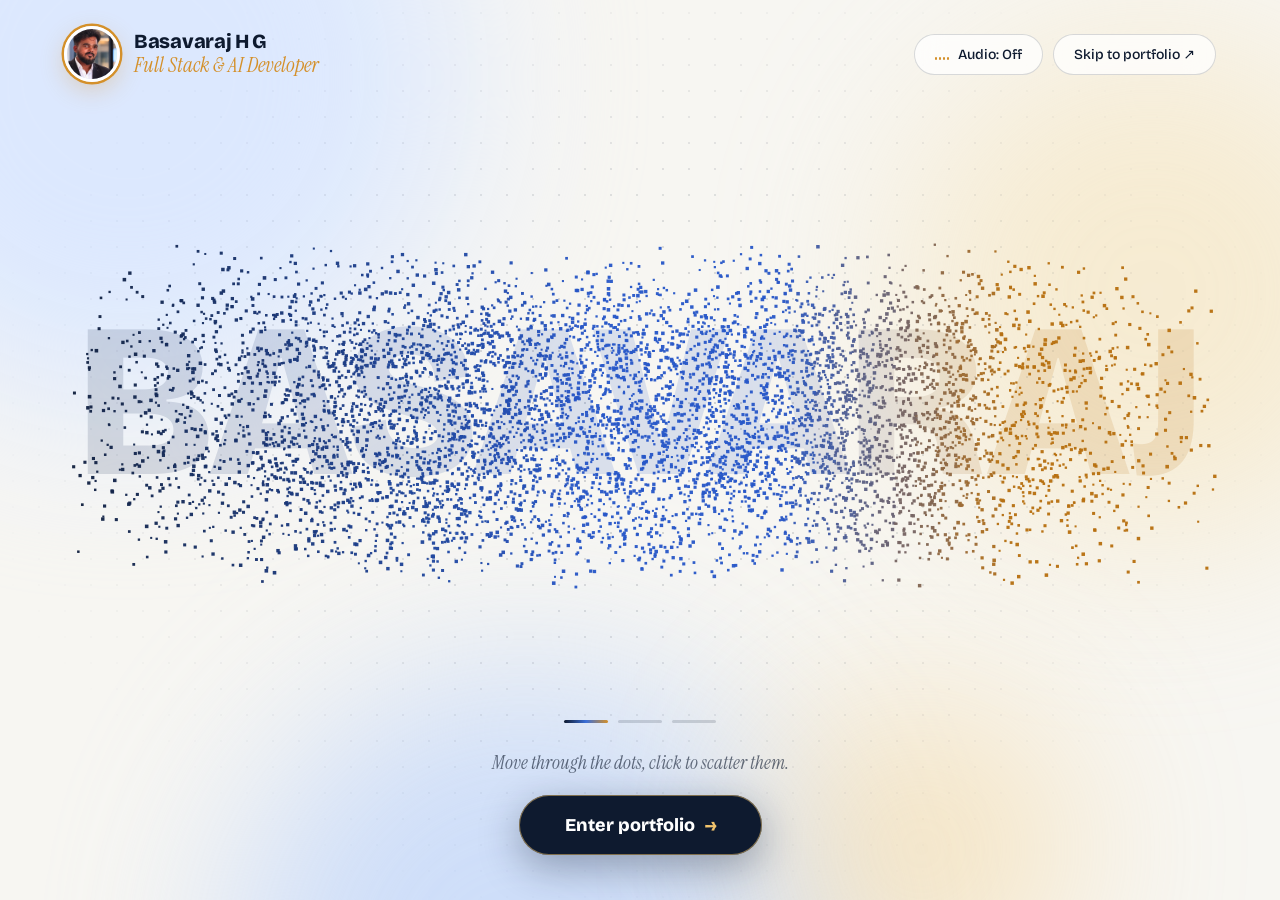
==== commit 97cab413: "new" ====
--- a/landing.html
+++ b/landing.html
@@ -3,133 +3,277 @@
 <head>
 <meta charset="utf-8">
 <meta name="viewport" content="width=device-width, initial-scale=1, viewport-fit=cover">
-<title>Basavaraj H G — Full Stack &amp; AI Developer</title>
+<title>Basavaraj H G · Full Stack &amp; AI Developer</title>
 <link rel="preconnect" href="https://fonts.googleapis.com">
 <link rel="preconnect" href="https://fonts.gstatic.com" crossorigin>
-<link href="https://fonts.googleapis.com/css2?family=Inter+Tight:wght@600;700;800&family=Inter:wght@400;500;600&family=Instrument+Serif:ital@0;1&display=swap" rel="stylesheet">
-<link rel="stylesheet" href="styles.css">
+<link rel="stylesheet" href="https://fonts.googleapis.com/css2?family=Inter+Tight:wght@500;600;700;800&family=Inter:wght@400;500;600&family=Instrument+Serif:ital@0;1&family=Bricolage+Grotesque:opsz,wght@12..96,500;12..96,800&display=swap">
+<style>
+:root{color-scheme:light;--bg:#f7f6f2;--navy:#0e1a2f;--blue:#3b6fd8;--gold:#d4902a;--goldl:#f2c46d;--ice:#dbe8ff;--champ:#f6e3b8;--muted:rgba(14,26,47,.62);
+--sans:"Bricolage Grotesque",system-ui,-apple-system,"Segoe UI",sans-serif;--serif:"Instrument Serif",Georgia,serif}
+*{box-sizing:border-box;margin:0}
+html,body{height:100%;background:var(--bg);color:var(--navy);font-family:var(--sans);overflow:hidden}
+.stage{position:relative;height:100%;padding:env(safe-area-inset-top,0px) 0 env(safe-area-inset-bottom,0px);overflow:hidden}
+.blobs i{position:absolute;border-radius:50%;filter:blur(90px);animation:drift 22s ease-in-out infinite alternate}
+.blobs i:nth-child(1){width:52vmax;height:52vmax;left:-16vmax;top:-20vmax;background:var(--ice);opacity:.95}
+.blobs i:nth-child(2){width:40vmax;height:40vmax;right:-10vmax;top:4vh;background:var(--champ);opacity:.55;animation-duration:27s}
+.blobs i:nth-child(3){width:46vmax;height:46vmax;left:18vw;bottom:-28vmax;background:#c4d8fb;opacity:.8;animation-duration:30s}
+.blobs i:nth-child(4){width:24vmax;height:24vmax;right:16vw;bottom:-8vmax;background:var(--goldl);opacity:.35;animation-duration:24s}
+@keyframes drift{to{transform:translate(7vw,5vh) scale(1.15)}}
+.dots{position:absolute;inset:0;background-image:radial-gradient(rgba(14,26,47,.16) 1.2px,transparent 1.3px);background-size:26px 26px;
+-webkit-mask:radial-gradient(ellipse at 50% 46%,#000 10%,transparent 75%);mask:radial-gradient(ellipse at 50% 46%,#000 10%,transparent 75%)}
+#c{position:absolute;inset:0}
+.glow{position:fixed;left:0;top:0;width:360px;height:360px;margin:-180px 0 0 -180px;border-radius:50%;pointer-events:none;opacity:0;transition:opacity .4s;background:radial-gradient(circle,rgba(242,196,109,.35),transparent 65%)}
+h1{position:absolute;width:1px;height:1px;overflow:hidden;clip:rect(0 0 0 0)}
+header{position:absolute;z-index:5;left:0;right:0;top:env(safe-area-inset-top,0px);display:flex;justify-content:space-between;align-items:center;padding:26px clamp(18px,5vw,90px)}
+.brand{display:flex;gap:14px;align-items:center}
+.logo{width:56px;height:56px;border-radius:50%;object-fit:cover;border:3.5px solid #fff;box-shadow:0 0 0 2.5px var(--gold),0 8px 24px rgba(212,144,42,.3)}
+.brand b{display:block;font-size:20px;font-weight:800;color:var(--navy);line-height:1.15;letter-spacing:-.015em}
+.brand span{font-family:var(--serif);font-style:italic;font-size:21px;color:var(--gold);line-height:1.15;display:block}
+.actions{display:flex;gap:10px}
+.pill{font:500 14px var(--sans);color:var(--navy);padding:11px 20px;border-radius:99px;cursor:pointer;text-decoration:none;display:inline-flex;gap:9px;align-items:center;
+background:rgba(255,255,255,.75);border:1px solid rgba(14,26,47,.16);backdrop-filter:blur(14px);-webkit-backdrop-filter:blur(14px);transition:border-color .2s,background .2s}
+.pill:hover{background:#fff;border-color:var(--gold)}
+.eq{display:inline-flex;gap:2px;align-items:flex-end;height:12px}
+.eq i{width:2px;height:3px;background:var(--gold);border-radius:2px}
+.on .eq i{animation:eq .8s ease-in-out infinite alternate}
+.on .eq i:nth-child(2){animation-delay:.2s}.on .eq i:nth-child(3){animation-delay:.4s}.on .eq i:nth-child(4){animation-delay:.1s}
+@keyframes eq{to{height:12px}}
+.foot{position:absolute;z-index:5;left:0;right:0;bottom:max(5vh,30px);display:flex;flex-direction:column;align-items:center;gap:20px}
+.ticks{display:flex;gap:10px}
+.ticks button{width:44px;height:18px;background:none;border:0;cursor:pointer;position:relative}
+.ticks button::after{content:"";position:absolute;left:0;right:0;top:8px;height:3px;border-radius:3px;background:rgba(14,26,47,.16);transition:background .3s}
+.ticks button.a::after{background:linear-gradient(90deg,var(--navy),var(--blue),var(--gold))}
+.hint{font-family:var(--serif);font-style:italic;font-size:19px;color:var(--muted)}
+.enter{position:relative;overflow:hidden;font:800 18px var(--sans);color:#fff;border:0;cursor:pointer;padding:19px 46px;border-radius:99px;
+background:var(--navy);box-shadow:0 12px 40px rgba(14,26,47,.35),0 0 0 1px rgba(242,196,109,.5) inset;transition:transform .2s,box-shadow .3s}
+.enter::before{content:"";position:absolute;inset:0;background:linear-gradient(110deg,transparent 30%,rgba(242,196,109,.5) 50%,transparent 70%);transform:translateX(-120%);animation:sheen 4s ease-in-out infinite}
+@keyframes sheen{40%,100%{transform:translateX(120%)}}
+.enter:hover{transform:translateY(-3px);box-shadow:0 0 0 7px rgba(212,144,42,.2),0 18px 56px rgba(212,144,42,.5)}
+.enter span{display:inline-block;margin-left:10px;color:var(--goldl);transition:transform .25s}.enter:hover span{transform:translateX(6px)}
+.pill:focus-visible,.enter:focus-visible,.ticks button:focus-visible{outline:3px solid var(--blue);outline-offset:3px}
+
+/* full-screen welcome */
+.welcome{position:fixed;inset:0;z-index:30;overflow:hidden;background:#0c1524;pointer-events:none;clip-path:circle(0% at 50% 92%);transition:clip-path .9s cubic-bezier(.7,0,.2,1)}
+.welcome.go{clip-path:circle(150% at 50% 92%);pointer-events:auto}
+.wbg{position:absolute;inset:-10%;background-size:cover;background-position:center;background-image:url('assets/welcome-board.png');filter:blur(50px) brightness(.35);opacity:.65}
+.wphoto-wrap{position:absolute;inset:0;width:100%;height:100%;overflow:hidden;display:flex;align-items:center;justify-content:center}
+.wphoto{position:absolute;inset:0;width:100%;height:100%;object-fit:contain;object-position:center center;opacity:0;transform-origin:center center}
+@media (min-aspect-ratio:18/10) and (max-aspect-ratio:22/10){.wphoto{object-fit:cover}}
+.go .wphoto{animation:settle 4.2s .1s cubic-bezier(.16,1,.3,1) forwards}
+@keyframes settle{0%{opacity:0;transform:scale(1.02)}15%{opacity:1}100%{opacity:1;transform:scale(1)}}
+.wgradient{display:none}
+.wsweep{position:absolute;inset:0;background:linear-gradient(105deg,transparent 35%,rgba(242,196,109,.15) 50%,transparent 65%);transform:translateX(-110%);pointer-events:none;z-index:12}
+.go .wsweep{animation:sweep 2.2s .4s cubic-bezier(.2,.7,.2,1) forwards}
+@keyframes sweep{to{transform:translateX(110%)}}
+.wcontent{display:none}
+@media(max-width:760px){
+  .skip{display:none}
+  header{padding:18px clamp(12px,3.5vw,24px);gap:10px}
+  .logo{width:44px;height:44px}
+  .brand{gap:10px}
+  .brand b{font-size:16px}
+  .brand span{font-size:15px}
+  .actions{gap:6px}
+  .pill{padding:8px 14px;font-size:12px}
+  .wphoto-wrap{position:absolute;inset:0;width:100%;height:100%}
+  .wphoto{object-fit:contain;object-position:center center}
+  .wcontent{display:none}
+}
+@media(max-width:420px){
+  header{padding:14px 10px;gap:8px}
+  .logo{width:38px;height:38px}
+  .brand b{font-size:14px}
+  .brand span{font-size:13px}
+  .pill{padding:7px 10px;font-size:11px;gap:6px}
+  .enter{padding:15px 32px;font-size:16px}
+  .hint{font-size:16px}
+  .ticks button{width:36px}
+}
+@media(prefers-reduced-motion:reduce){.blobs i,.enter::before{animation:none}}
+</style>
 </head>
-<body style="margin:0;background:#0b0e1b;overflow:hidden">
-
-<div class="intro-portal" style="position:relative;min-height:100vh">
-  <div class="intro-media-wrap">
-    <video class="intro-bg-vid" id="introVid" playsinline autoplay muted loop preload="auto">
-      <source src="assets/cinematic-intro.webm" type="video/webm">
-      <source src="assets/cinematic-intro.mp4" type="video/mp4">
-      <source src="assets/1792764527006612.mp4" type="video/mp4">
-    </video>
-    <audio id="introAudio" src="assets/om-veezha-veera-bgm.mp3" loop preload="auto"></audio>
-    <div class="intro-overlay"></div>
-  </div>
-
-  <header class="intro-header">
-    <div class="intro-brand">
-      <span class="intro-logo">BH</span>
-      <div class="intro-brand-meta">
-        <strong>Basavaraj H G</strong>
-        <span>Full Stack &amp; AI Developer</span>
-      </div>
-    </div>
-    <div class="intro-header-acts">
-      <button class="intro-audio-btn" id="introAudioBtn" type="button" aria-label="Toggle cinematic music: OM - Veezha Veera BGM" title="OM: Veezha Veera BGM (Instrumental)">
-        <span class="eq-bars" aria-hidden="true"><i></i><i></i><i></i><i></i></span>
-        <span class="audio-lbl">Audio: Off</span>
-      </button>
-      <a class="intro-skip-btn" href="index.html" style="text-decoration:none">Enter Direct ↗</a>
+<body>
+<div class="stage">
+  <div class="blobs" aria-hidden="true"><i></i><i></i><i></i><i></i></div>
+  <div class="dots" aria-hidden="true"></div>
+  <canvas id="c" aria-hidden="true"></canvas>
+  <div class="glow" id="glow"></div>
+  <h1>Basavaraj H G, Full Stack and AI Developer</h1>
+
+  <header>
+    <div class="brand"><img class="logo" id="face" src="assets/profile-face.png" alt="Basavaraj H G"><div><b>Basavaraj H G</b><span>Full Stack &amp; AI Developer</span></div></div>
+    <div class="actions">
+      <button class="pill" id="audio" type="button"><span class="eq"><i></i><i></i><i></i><i></i></span><span id="al">Audio: Off</span></button>
+      <a class="pill skip" id="skip" href="index.html">Skip to portfolio ↗</a>
     </div>
   </header>
 
-  <div class="intro-content">
-    <div class="intro-actions">
-      <a class="enter-btn" href="index.html" style="text-decoration:none">
-        <span>Enter Portfolio</span>
-        <svg viewBox="0 0 24 24" fill="none" stroke="currentColor" stroke-width="2.5"><path d="M5 12h14M12 5l7 7-7 7"/></svg>
-      </a>
-    </div>
+  <div class="foot">
+    <div class="ticks" id="ticks"><button type="button" aria-label="Show name"></button><button type="button" aria-label="Show Full Stack"></button><button type="button" aria-label="Show AI Developer"></button></div>
+    <div class="hint">Move through the dots, click to scatter them.</div>
+    <button class="enter" id="enter" type="button">Enter portfolio<span>→</span></button>
   </div>
-
-  <div class="intro-progress-bar" id="introProgress" aria-hidden="true"><i></i></div>
 </div>
+
+<div class="welcome" id="welcome" aria-live="polite">
+  <div class="wbg" id="wbg"></div>
+  <div class="wphoto-wrap">
+    <img class="wphoto" id="wimg" src="assets/welcome-board.png" alt="Basavaraj H G">
+    <div class="wgradient"></div>
+  </div>
+  <div class="wsweep"></div>
+  <div class="wcontent">
+    <div class="wt" id="wt" aria-label="Welcome"></div>
+    <p class="wn">I’m Basavaraj H G</p>
+    <p class="wr">Full Stack &amp; AI Developer · taking you to my portfolio</p>
+    <div class="wbar"><i></i></div>
+  </div>
+</div>
+
+<audio id="bgAudio" src="assets/om-veezha-veera-bgm.mp3" loop preload="auto"></audio>
 
 <script>
 (function(){
-  var vid = document.getElementById('introVid');
-  var audio = document.getElementById('introAudio');
-  var audioBtn = document.getElementById('introAudioBtn');
-  var prog = document.getElementById('introProgress') ? document.getElementById('introProgress').querySelector('i') : null;
-  var SOFT_VOL = 0.28; // Soft, blended ambient volume
-  var fadeTimer = null;
-
-  function fadeAudioIn(){
-    if(!audio) return;
-    clearInterval(fadeTimer);
-    audio.volume = 0.02;
-    var p = audio.play();
-    if(p !== undefined){
-      p.then(function(){
-        if(audioBtn){
-          audioBtn.classList.add('active');
-          var lbl = audioBtn.querySelector('.audio-lbl');
-          if(lbl) lbl.textContent = 'Veezha Veera BGM ♫';
+/* ===== Set these two ===== */
+var PORTFOLIO_URL='index.html';   // real portfolio link
+var REDIRECT_MS=4500;             // 4 to 5 seconds after clicking Enter
+/* ========================= */
+var PHOTO='assets/welcome-board.png';
+var FACE='assets/profile-face.png';
+document.getElementById('face').src=FACE;
+document.getElementById('wimg').src=PHOTO;
+document.getElementById('wbg').style.backgroundImage='url('+PHOTO+')';
+document.getElementById('skip').href=PORTFOLIO_URL;
+
+var cv=document.getElementById('c'),g=cv.getContext('2d'),DPR=Math.min(devicePixelRatio||1,2),W,H,N,P=[],T=[],cur=0,mode='text',timer;
+var words=[['BASAVARAJ'],['FULL STACK','DEVELOPER'],['AI DEVELOPER']],mouse={x:-999,y:-999},glow=document.getElementById('glow'),ticks=document.querySelectorAll('#ticks button');
+var FONT='800 200px "Bricolage Grotesque",system-ui,sans-serif';
+var PS=[[0,14,26,47],[.45,40,88,200],[.6,40,88,200],[.78,184,112,16],[1,184,112,16]],pal=[];
+for(var k=0;k<64;k++){var t=k/63,j=0;while(j<PS.length-2&&t>PS[j+1][0])j++;var a=PS[j],b=PS[j+1],uu=Math.max(0,Math.min(1,(t-a[0])/(b[0]-a[0])));pal.push('rgb('+[1,2,3].map(function(n){return Math.round(a[n]+(b[n]-a[n])*uu)}).join(',')+')')}
+
+function shuffle(a){for(var i=a.length-1;i>0;i--){var j=Math.random()*(i+1)|0,t=a[i];a[i]=a[j];a[j]=t}return a}
+var tCh=0,U=[];
+function build(){
+  W=innerWidth;H=innerHeight;cv.width=W*DPR;cv.height=H*DPR;cv.style.width=W+'px';cv.style.height=H+'px';g.setTransform(DPR,0,0,DPR,0,0);
+  N=W<700?2800:6800;
+  var off=document.createElement('canvas');off.width=W;off.height=H;var o=off.getContext('2d');U=[];
+  T=words.map(function(lines){
+    o.clearRect(0,0,W,H);o.font=FONT;
+    var mw=Math.max.apply(null,lines.map(function(l){return o.measureText(l).width}));
+    var fs=Math.min(200*(W*.88)/mw,H*(lines.length>1?.22:.34));
+    o.font=FONT.replace('200px',fs+'px');o.textAlign='center';o.textBaseline='middle';o.fillStyle='#fff';
+    var lh=fs*1.02,y0=H*.46-(lines.length-1)*lh/2;
+    lines.forEach(function(l,i){o.fillText(l,W/2,y0+i*lh)});
+    var d=o.getImageData(0,0,W,H).data,s=[];
+    for(var y=0;y<H;y+=2)for(var x=0;x<W;x+=2)if(d[(y*W+x)*4+3]>128)s.push([x,y]);
+    var u=document.createElement('canvas');u.width=W;u.height=H;var ug=u.getContext('2d'),gr=ug.createLinearGradient(0,0,W,0);
+    PS.forEach(function(p){gr.addColorStop(p[0],'rgb('+p[1]+','+p[2]+','+p[3]+')')});
+    ug.drawImage(off,0,0);ug.globalCompositeOperation='source-in';ug.fillStyle=gr;ug.fillRect(0,0,W,H);U.push(u);
+    return shuffle(s).slice(0,N);
+  });
+  if(!P.length)for(var i=0;i<N;i++)P.push({x:Math.random()*W,y:Math.random()*H,vx:0,vy:0,s:Math.random()});
+}
+function frame(t){
+  g.clearRect(0,0,W,H);
+  var ua=Math.min(1,(t-tCh)/900)*.14;
+  if(mode==='text'&&U[cur]&&ua>0){g.globalAlpha=ua;g.drawImage(U[cur],0,0,W,H)}
+  g.globalAlpha=.96;
+  var tg=T[cur],L=tg.length,R=140,near=[],cx=W/2,cy=H/2;
+  for(var i=0;i<P.length;i++){
+    var p=P[i],q=tg[i%L],ax=0,ay=0;
+    if(mode==='text'){
+      ax=(q[0]-p.x)*.04+Math.sin(t/900+i)*.05;ay=(q[1]-p.y)*.04+Math.cos(t/800+i)*.05;
+      var dx=p.x-mouse.x,dy=p.y-mouse.y,d2=dx*dx+dy*dy;
+      if(d2<R*R){var d=Math.sqrt(d2)||1,f=(1-d/R)*5;ax+=dx/d*f;ay+=dy/d*f;if(near.length<80)near.push(p)}
+    }else{ax=(cx-p.x)*.09;ay=(cy-p.y)*.09}
+    p.vx=(p.vx+ax)*.86;p.vy=(p.vy+ay)*.86;p.x+=p.vx;p.y+=p.vy;
+    g.fillStyle=pal[Math.max(0,Math.min(63,(p.x/W*63)|0))];
+    var r=2+p.s*1.6;g.fillRect(p.x,p.y,r,r);
+  }
+  g.globalAlpha=1;g.lineWidth=.8;
+  for(var a=0;a<near.length;a++)for(var b=a+1;b<near.length;b++){
+    var ex=near[a].x-near[b].x,ey=near[a].y-near[b].y,dd=ex*ex+ey*ey;
+    if(dd<3600){g.strokeStyle='rgba(184,112,16,'+(1-dd/3600)*.85+')';g.beginPath();g.moveTo(near[a].x,near[a].y);g.lineTo(near[b].x,near[b].y);g.stroke()}
+  }
+  requestAnimationFrame(frame);
+}
+function go(n){
+  cur=n;tCh=performance.now();ticks.forEach(function(b,i){b.classList.toggle('a',i===n)});
+  P.forEach(function(p){p.vx+=(Math.random()-.5)*9;p.vy+=(Math.random()-.5)*9});
+  clearInterval(timer);
+  if(!matchMedia('(prefers-reduced-motion:reduce)').matches)timer=setInterval(function(){go((cur+1)%3)},4800);
+}
+ticks.forEach(function(b,i){b.addEventListener('click',function(){go(i)})});
+addEventListener('pointermove',function(e){mouse.x=e.clientX;mouse.y=e.clientY;glow.style.opacity=1;glow.style.transform='translate('+e.clientX+'px,'+e.clientY+'px)'});
+addEventListener('pointerleave',function(){mouse.x=mouse.y=-999;glow.style.opacity=0});
+cv.addEventListener('pointerdown',function(e){P.forEach(function(p){var dx=p.x-e.clientX,dy=p.y-e.clientY,d=Math.sqrt(dx*dx+dy*dy)||1,f=Math.max(0,1-d/400)*38;p.vx+=dx/d*f;p.vy+=dy/d*f})});
+addEventListener('resize',build);
+
+var wt=document.getElementById('wt');if(wt){'Welcome'.split('').forEach(function(ch,i){var s=document.createElement('span');s.textContent=ch;s.style.setProperty('--i',i);wt.appendChild(s)});}
+var entered=false;
+document.getElementById('enter').addEventListener('click',function(){
+  if(entered)return;entered=true;mode='warp';
+  document.getElementById('welcome').classList.add('go');
+  fadeAudioOut();
+  setTimeout(function(){window.location.href=PORTFOLIO_URL},REDIRECT_MS);
+});
+
+// Veezha Veera BGM Audio Integration
+var audio=document.getElementById('bgAudio'),btn=document.getElementById('audio'),al=document.getElementById('al');
+var SOFT_VOL=0.22,fadeTimer=null;
+
+function fadeAudioIn(){
+  if(!audio)return;
+  clearInterval(fadeTimer);
+  audio.volume=0.02;
+  var p=audio.play();
+  if(p!==undefined){
+    p.then(function(){
+      btn.classList.add('on');
+      if(al)al.textContent='Veezha Veera BGM ♫';
+      fadeTimer=setInterval(function(){
+        if(audio.volume<SOFT_VOL-0.025){
+          audio.volume=Math.min(SOFT_VOL,audio.volume+0.025);
+        }else{
+          audio.volume=SOFT_VOL;
+          clearInterval(fadeTimer);
         }
-        // Smoothly blend volume up to soft level
-        fadeTimer = setInterval(function(){
-          if(audio.volume < SOFT_VOL - 0.02){
-            audio.volume = Math.min(SOFT_VOL, audio.volume + 0.025);
-          } else {
-            audio.volume = SOFT_VOL;
-            clearInterval(fadeTimer);
-          }
-        }, 45);
-      }).catch(function(err){
-        console.warn('Audio play was prevented:', err);
-      });
+      },45);
+    }).catch(function(err){
+      console.warn('Playback prevented:',err);
+    });
+  }
+}
+
+function fadeAudioOut(callback){
+  if(!audio)return;
+  clearInterval(fadeTimer);
+  fadeTimer=setInterval(function(){
+    if(audio.volume>0.035){
+      audio.volume=Math.max(0,audio.volume-0.035);
+    }else{
+      audio.volume=0;
+      clearInterval(fadeTimer);
+      audio.pause();
+      btn.classList.remove('on');
+      if(al)al.textContent='Audio: Off';
+      if(callback)callback();
     }
-  }
-
-  function fadeAudioOut(){
-    if(!audio) return;
-    clearInterval(fadeTimer);
-    fadeTimer = setInterval(function(){
-      if(audio.volume > 0.035){
-        audio.volume = Math.max(0, audio.volume - 0.035);
-      } else {
-        audio.volume = 0;
-        clearInterval(fadeTimer);
-        audio.pause();
-        if(audioBtn){
-          audioBtn.classList.remove('active');
-          var lbl = audioBtn.querySelector('.audio-lbl');
-          if(lbl) lbl.textContent = 'Audio: Off';
-        }
-      }
-    }, 40);
-  }
-
-  function toggleAudio(e){
-    if(e && e.stopPropagation) e.stopPropagation();
-    if(!audio) return;
-
-    if(audio.paused){
-      fadeAudioIn();
-    } else {
-      fadeAudioOut();
-    }
-  }
-
-  if(audioBtn){
-    audioBtn.addEventListener('click', toggleAudio);
-  }
-
-  if(vid && prog){
-    vid.addEventListener('timeupdate', function(){
-      if(vid.duration){
-        prog.style.width = ((vid.currentTime / vid.duration) * 100).toFixed(1) + '%';
-      }
-    });
-  }
+  },40);
+}
+
+btn.addEventListener('click',function(e){
+  e.stopPropagation();
+  if(audio.paused){
+    fadeAudioIn();
+  }else{
+    fadeAudioOut();
+  }
+});
+
+var started=false;function start(){if(started)return;started=true;build();go(0);requestAnimationFrame(frame)}
+if(document.fonts&&document.fonts.load){Promise.race([document.fonts.load(FONT),new Promise(function(r){setTimeout(r,1500)})]).then(start)}else start();
 })();
 </script>
 </body>
 </html>
-
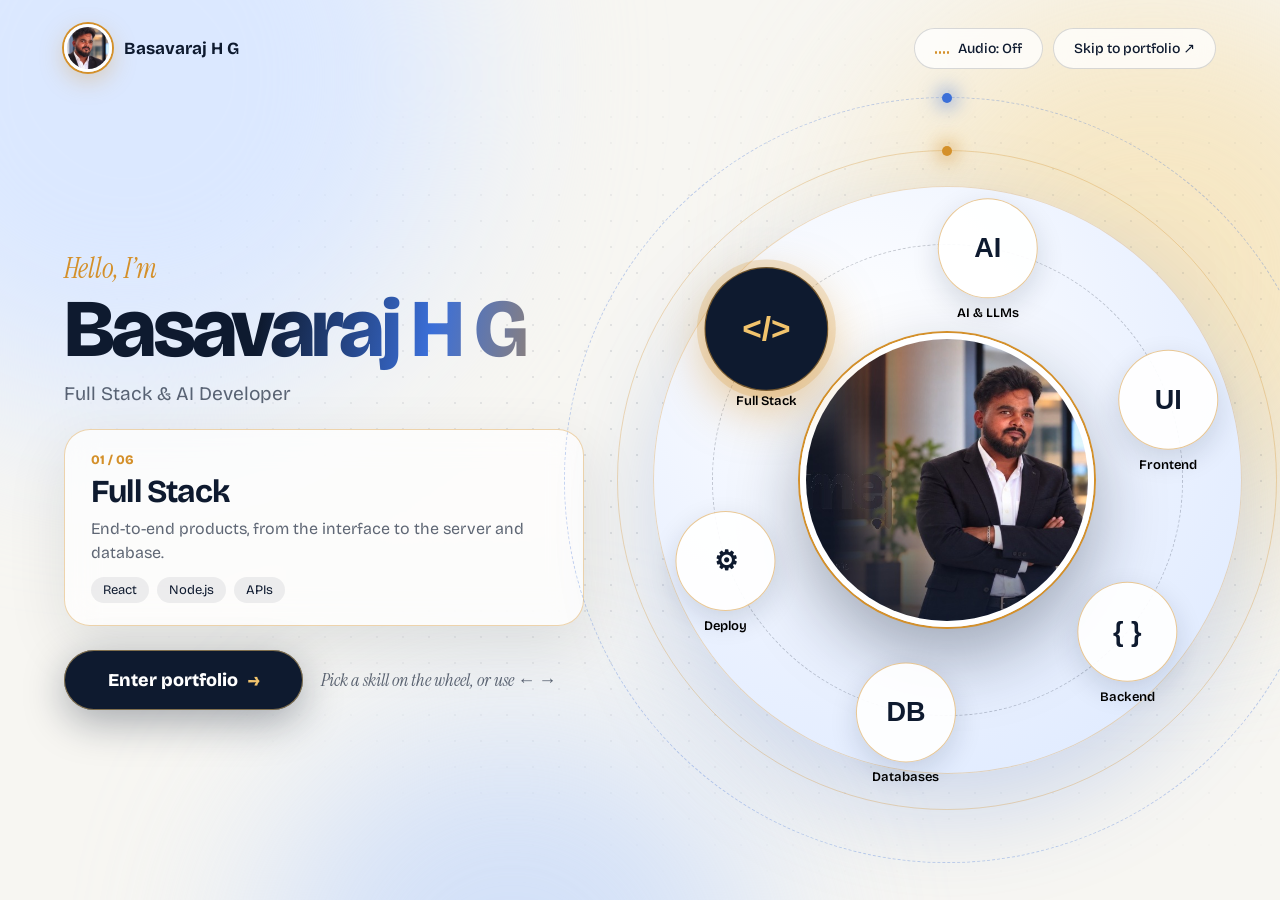
==== commit 47b566a8: "today" ====
--- a/landing.html
+++ b/landing.html
@@ -6,123 +6,180 @@
 <title>Basavaraj H G · Full Stack &amp; AI Developer</title>
 <link rel="preconnect" href="https://fonts.googleapis.com">
 <link rel="preconnect" href="https://fonts.gstatic.com" crossorigin>
-<link rel="stylesheet" href="https://fonts.googleapis.com/css2?family=Inter+Tight:wght@500;600;700;800&family=Inter:wght@400;500;600&family=Instrument+Serif:ital@0;1&family=Bricolage+Grotesque:opsz,wght@12..96,500;12..96,800&display=swap">
+<link rel="stylesheet" href="https://fonts.googleapis.com/css2?family=Bricolage+Grotesque:opsz,wght@12..96,500;12..96,800&family=Instrument+Serif:ital@1&display=swap">
 <style>
-:root{color-scheme:light;--bg:#f7f6f2;--navy:#0e1a2f;--blue:#3b6fd8;--gold:#d4902a;--goldl:#f2c46d;--ice:#dbe8ff;--champ:#f6e3b8;--muted:rgba(14,26,47,.62);
+:root{color-scheme:light;--bg:#f7f6f2;--navy:#0e1a2f;--blue:#3b6fd8;--gold:#d4902a;--goldl:#f2c46d;--ice:#dbe8ff;--champ:#f6e3b8;--muted:rgba(14,26,47,.66);
 --sans:"Bricolage Grotesque",system-ui,-apple-system,"Segoe UI",sans-serif;--serif:"Instrument Serif",Georgia,serif}
 *{box-sizing:border-box;margin:0}
-html,body{height:100%;background:var(--bg);color:var(--navy);font-family:var(--sans);overflow:hidden}
-.stage{position:relative;height:100%;padding:env(safe-area-inset-top,0px) 0 env(safe-area-inset-bottom,0px);overflow:hidden}
-.blobs i{position:absolute;border-radius:50%;filter:blur(90px);animation:drift 22s ease-in-out infinite alternate}
-.blobs i:nth-child(1){width:52vmax;height:52vmax;left:-16vmax;top:-20vmax;background:var(--ice);opacity:.95}
-.blobs i:nth-child(2){width:40vmax;height:40vmax;right:-10vmax;top:4vh;background:var(--champ);opacity:.55;animation-duration:27s}
-.blobs i:nth-child(3){width:46vmax;height:46vmax;left:18vw;bottom:-28vmax;background:#c4d8fb;opacity:.8;animation-duration:30s}
-.blobs i:nth-child(4){width:24vmax;height:24vmax;right:16vw;bottom:-8vmax;background:var(--goldl);opacity:.35;animation-duration:24s}
+html,body{height:100%;height:100dvh;background:var(--bg);color:var(--navy);font-family:var(--sans);overflow:hidden}
+.stage{position:relative;height:100%;height:100dvh;overflow:hidden;padding:env(safe-area-inset-top,0px) env(safe-area-inset-right,0px) env(safe-area-inset-bottom,0px) env(safe-area-inset-left,0px)}
+.blobs i{position:absolute;border-radius:50%;filter:blur(90px);animation:drift 24s ease-in-out infinite alternate}
+.blobs i:nth-child(1){width:52vmax;height:52vmax;left:-16vmax;top:-20vmax;background:var(--ice)}
+.blobs i:nth-child(2){width:44vmax;height:44vmax;right:-12vmax;top:0;background:var(--champ);opacity:.8;animation-duration:29s}
+.blobs i:nth-child(3){width:40vmax;height:40vmax;left:20vw;bottom:-26vmax;background:#c4d8fb;opacity:.7;animation-duration:32s}
 @keyframes drift{to{transform:translate(7vw,5vh) scale(1.15)}}
-.dots{position:absolute;inset:0;background-image:radial-gradient(rgba(14,26,47,.16) 1.2px,transparent 1.3px);background-size:26px 26px;
--webkit-mask:radial-gradient(ellipse at 50% 46%,#000 10%,transparent 75%);mask:radial-gradient(ellipse at 50% 46%,#000 10%,transparent 75%)}
-#c{position:absolute;inset:0}
-.glow{position:fixed;left:0;top:0;width:360px;height:360px;margin:-180px 0 0 -180px;border-radius:50%;pointer-events:none;opacity:0;transition:opacity .4s;background:radial-gradient(circle,rgba(242,196,109,.35),transparent 65%)}
-h1{position:absolute;width:1px;height:1px;overflow:hidden;clip:rect(0 0 0 0)}
-header{position:absolute;z-index:5;left:0;right:0;top:env(safe-area-inset-top,0px);display:flex;justify-content:space-between;align-items:center;padding:26px clamp(18px,5vw,90px)}
-.brand{display:flex;gap:14px;align-items:center}
-.logo{width:56px;height:56px;border-radius:50%;object-fit:cover;border:3.5px solid #fff;box-shadow:0 0 0 2.5px var(--gold),0 8px 24px rgba(212,144,42,.3)}
-.brand b{display:block;font-size:20px;font-weight:800;color:var(--navy);line-height:1.15;letter-spacing:-.015em}
-.brand span{font-family:var(--serif);font-style:italic;font-size:21px;color:var(--gold);line-height:1.15;display:block}
+.dots{position:absolute;inset:0;background-image:radial-gradient(rgba(14,26,47,.14) 1.2px,transparent 1.3px);background-size:26px 26px;-webkit-mask:radial-gradient(ellipse at 70% 50%,#000 5%,transparent 70%);mask:radial-gradient(ellipse at 70% 50%,#000 5%,transparent 70%)}
+.bk{position:absolute;bottom:-80px;border-radius:50%;background:radial-gradient(circle,rgba(242,196,109,.6),transparent 70%);animation:rise linear infinite;pointer-events:none}
+@keyframes rise{to{transform:translateY(-115vh)}}
+header{position:absolute;z-index:6;left:0;right:0;top:env(safe-area-inset-top,0px);display:flex;justify-content:space-between;align-items:center;padding:24px clamp(18px,5vw,90px)}
+.brand{display:flex;gap:12px;align-items:center}
+.logo{width:48px;height:48px;border-radius:50%;object-fit:cover;border:3px solid #fff;box-shadow:0 0 0 2px var(--gold),0 8px 24px rgba(212,144,42,.35)}
+.brand b{font-size:17px}
 .actions{display:flex;gap:10px}
-.pill{font:500 14px var(--sans);color:var(--navy);padding:11px 20px;border-radius:99px;cursor:pointer;text-decoration:none;display:inline-flex;gap:9px;align-items:center;
-background:rgba(255,255,255,.75);border:1px solid rgba(14,26,47,.16);backdrop-filter:blur(14px);-webkit-backdrop-filter:blur(14px);transition:border-color .2s,background .2s}
+.pill{font:500 14px var(--sans);color:var(--navy);padding:11px 20px;border-radius:99px;cursor:pointer;text-decoration:none;display:inline-flex;gap:9px;align-items:center;background:rgba(255,255,255,.75);border:1px solid rgba(14,26,47,.16);backdrop-filter:blur(14px);-webkit-backdrop-filter:blur(14px);transition:border-color .2s,background .2s}
 .pill:hover{background:#fff;border-color:var(--gold)}
-.eq{display:inline-flex;gap:2px;align-items:flex-end;height:12px}
-.eq i{width:2px;height:3px;background:var(--gold);border-radius:2px}
-.on .eq i{animation:eq .8s ease-in-out infinite alternate}
-.on .eq i:nth-child(2){animation-delay:.2s}.on .eq i:nth-child(3){animation-delay:.4s}.on .eq i:nth-child(4){animation-delay:.1s}
+.eq{display:inline-flex;gap:2px;align-items:flex-end;height:12px}.eq i{width:2px;height:3px;background:var(--gold);border-radius:2px}
+.on .eq i{animation:eq .8s ease-in-out infinite alternate}.on .eq i:nth-child(2){animation-delay:.2s}.on .eq i:nth-child(3){animation-delay:.4s}.on .eq i:nth-child(4){animation-delay:.1s}
 @keyframes eq{to{height:12px}}
-.foot{position:absolute;z-index:5;left:0;right:0;bottom:max(5vh,30px);display:flex;flex-direction:column;align-items:center;gap:20px}
-.ticks{display:flex;gap:10px}
-.ticks button{width:44px;height:18px;background:none;border:0;cursor:pointer;position:relative}
-.ticks button::after{content:"";position:absolute;left:0;right:0;top:8px;height:3px;border-radius:3px;background:rgba(14,26,47,.16);transition:background .3s}
-.ticks button.a::after{background:linear-gradient(90deg,var(--navy),var(--blue),var(--gold))}
-.hint{font-family:var(--serif);font-style:italic;font-size:19px;color:var(--muted)}
-.enter{position:relative;overflow:hidden;font:800 18px var(--sans);color:#fff;border:0;cursor:pointer;padding:19px 46px;border-radius:99px;
-background:var(--navy);box-shadow:0 12px 40px rgba(14,26,47,.35),0 0 0 1px rgba(242,196,109,.5) inset;transition:transform .2s,box-shadow .3s}
+
+.hero{position:absolute;inset:0;z-index:2;display:grid;grid-template-columns:minmax(0,1fr) minmax(0,1fr);align-items:center;gap:2vw;padding:90px clamp(18px,5vw,90px) 30px}
+.hi{font:italic clamp(22px,2.2vw,30px) var(--serif);color:var(--gold)}
+h1{font-weight:800;font-size:clamp(46px,6.4vw,100px);letter-spacing:-.045em;line-height:.94;margin:4px 0 10px;padding-bottom:.06em;background:linear-gradient(100deg,var(--navy) 35%,var(--blue) 65%,var(--gold));-webkit-background-clip:text;background-clip:text;color:transparent}
+.role{font-size:clamp(16px,1.5vw,20px);color:var(--muted);margin-bottom:24px}
+.card{max-width:520px;min-height:168px;padding:22px 26px;border-radius:26px;background:rgba(255,255,255,.7);border:1px solid rgba(212,144,42,.38);backdrop-filter:blur(16px);-webkit-backdrop-filter:blur(16px);box-shadow:0 20px 60px rgba(14,26,47,.1)}
+.card .no{font:800 13px var(--sans);color:var(--gold)}
+.card h2{font-size:clamp(24px,2.5vw,36px);letter-spacing:-.025em;margin:4px 0 6px}
+.card p{color:var(--muted);line-height:1.5}
+.tags{display:flex;gap:8px;flex-wrap:wrap;margin-top:12px}.tags span{font-size:13px;padding:5px 12px;border-radius:99px;background:rgba(14,26,47,.07)}
+.card.sw>*{animation:sw .6s both}.card.sw>*:nth-child(2){animation-delay:.06s}.card.sw>*:nth-child(3){animation-delay:.12s}.card.sw>*:nth-child(4){animation-delay:.18s}
+@keyframes sw{from{opacity:0;transform:translateY(12px)}}
+.cta{margin-top:24px;display:flex;gap:18px;align-items:center;flex-wrap:wrap}
+.enter{position:relative;overflow:hidden;font:800 18px var(--sans);color:#fff;border:0;cursor:pointer;padding:19px 44px;border-radius:99px;background:var(--navy);box-shadow:0 12px 40px rgba(14,26,47,.35),0 0 0 1px rgba(242,196,109,.5) inset;transition:transform .2s,box-shadow .3s}
 .enter::before{content:"";position:absolute;inset:0;background:linear-gradient(110deg,transparent 30%,rgba(242,196,109,.5) 50%,transparent 70%);transform:translateX(-120%);animation:sheen 4s ease-in-out infinite}
 @keyframes sheen{40%,100%{transform:translateX(120%)}}
 .enter:hover{transform:translateY(-3px);box-shadow:0 0 0 7px rgba(212,144,42,.2),0 18px 56px rgba(212,144,42,.5)}
 .enter span{display:inline-block;margin-left:10px;color:var(--goldl);transition:transform .25s}.enter:hover span{transform:translateX(6px)}
-.pill:focus-visible,.enter:focus-visible,.ticks button:focus-visible{outline:3px solid var(--blue);outline-offset:3px}
+.hint{font:italic 18px var(--serif);color:var(--muted)}
+.pill:focus-visible,.enter:focus-visible,.node:focus-visible .ni{outline:3px solid var(--blue);outline-offset:3px}
+
+.wcol{display:grid;place-items:center}
+.wheelwrap{--S:min(46vw,74vh);--ns:max(44px,calc(var(--S)*.17));position:relative;width:var(--S);aspect-ratio:1}
+.disc{position:absolute;inset:0;border-radius:50%;background:radial-gradient(circle at 35% 28%,#fff,#eaf1ff 55%,var(--ice));box-shadow:inset 0 0 0 1px rgba(212,144,42,.3),0 40px 100px rgba(59,111,216,.22)}
+.track{position:absolute;inset:10%;border-radius:50%;border:1px dashed rgba(14,26,47,.22)}
+.o{position:absolute;border-radius:50%;animation:orb linear infinite}
+.o::after{content:"";position:absolute;top:-5px;left:50%;width:10px;height:10px;margin-left:-5px;border-radius:50%;background:var(--gold);box-shadow:0 0 18px 5px rgba(212,144,42,.55)}
+.o1{inset:-6%;border:1px solid rgba(212,144,42,.3);animation-duration:34s}
+.o2{inset:-15%;border:1px dashed rgba(59,111,216,.3);animation-duration:60s;animation-direction:reverse}
+.o2::after{background:var(--blue);box-shadow:0 0 18px 5px rgba(59,111,216,.5)}
+@keyframes orb{to{transform:rotate(360deg)}}
+.pulse{position:absolute;inset:25%;border-radius:50%;border:2px solid var(--gold);opacity:0;animation:pl 4s ease-out infinite}.pulse+.pulse{animation-delay:2s}
+@keyframes pl{from{opacity:.55;transform:scale(1)}to{opacity:0;transform:scale(1.5)}}
+.portrait{position:absolute;inset:25%;border-radius:50%;overflow:hidden;border:6px solid #fff;box-shadow:0 0 0 2px var(--gold),0 30px 70px rgba(14,26,47,.35);transition:transform .3s ease-out}
+.portrait img{width:100%;height:100%;object-fit:cover;object-position:72% 20%}
+.wheel{position:absolute;inset:0;transition:transform 1.1s cubic-bezier(.65,0,.25,1)}
+.node{position:absolute;left:50%;top:50%;width:var(--ns);height:var(--ns);min-width:44px;min-height:44px;margin:calc(var(--ns)/-2) 0 0 calc(var(--ns)/-2);padding:0;border:0;background:none;cursor:pointer;transition:transform 1.1s cubic-bezier(.65,0,.25,1);touch-action:manipulation}
+.ni{width:100%;height:100%;border-radius:50%;display:grid;place-items:center;font-weight:800;font-size:calc(var(--ns)*.27);color:var(--navy);background:rgba(255,255,255,.92);border:1px solid rgba(212,144,42,.5);box-shadow:0 10px 28px rgba(14,26,47,.14);transition:transform .45s,background .3s,color .3s,box-shadow .3s}
+.node:hover .ni{transform:scale(1.1)}
+.node.on .ni{transform:scale(1.24);background:var(--navy);color:var(--goldl);box-shadow:0 0 0 6px rgba(212,144,42,.22),0 14px 40px rgba(212,144,42,.5)}
+.node em{position:absolute;top:100%;left:50%;transform:translateX(-50%);margin-top:7px;white-space:nowrap;font:600 13px var(--sans);font-style:normal}
+.node.on em{margin-top:14px}
 
 /* full-screen welcome */
-.welcome{position:fixed;inset:0;z-index:30;overflow:hidden;background:#0c1524;pointer-events:none;clip-path:circle(0% at 50% 92%);transition:clip-path .9s cubic-bezier(.7,0,.2,1)}
+.welcome{position:fixed;inset:0;z-index:30;overflow:hidden;background:var(--navy);pointer-events:none;clip-path:circle(0% at 50% 92%);transition:clip-path .9s cubic-bezier(.7,0,.2,1)}
 .welcome.go{clip-path:circle(150% at 50% 92%);pointer-events:auto}
-.wbg{position:absolute;inset:-10%;background-size:cover;background-position:center;background-image:url('assets/welcome-board.png');filter:blur(50px) brightness(.35);opacity:.65}
-.wphoto-wrap{position:absolute;inset:0;width:100%;height:100%;overflow:hidden;display:flex;align-items:center;justify-content:center}
-.wphoto{position:absolute;inset:0;width:100%;height:100%;object-fit:contain;object-position:center center;opacity:0;transform-origin:center center}
-@media (min-aspect-ratio:18/10) and (max-aspect-ratio:22/10){.wphoto{object-fit:cover}}
-.go .wphoto{animation:settle 4.2s .1s cubic-bezier(.16,1,.3,1) forwards}
-@keyframes settle{0%{opacity:0;transform:scale(1.02)}15%{opacity:1}100%{opacity:1;transform:scale(1)}}
-.wgradient{display:none}
-.wsweep{position:absolute;inset:0;background:linear-gradient(105deg,transparent 35%,rgba(242,196,109,.15) 50%,transparent 65%);transform:translateX(-110%);pointer-events:none;z-index:12}
-.go .wsweep{animation:sweep 2.2s .4s cubic-bezier(.2,.7,.2,1) forwards}
+.wbg{position:absolute;inset:0;background-size:cover;background-position:right center;filter:blur(24px) brightness(.55);opacity:.6}
+.wimg{position:absolute;inset:0;width:100%;height:100%;object-fit:cover;object-position:right center;opacity:0;transform-origin:75% 35%}
+.go .wimg{animation:settle 2.8s .25s cubic-bezier(.2,.7,.2,1) forwards}
+@keyframes settle{0%{opacity:0;transform:scale(1.12)}22%{opacity:1}100%{opacity:1;transform:scale(1)}}
+.wshade{position:absolute;inset:0;background:linear-gradient(90deg,rgba(14,26,47,.96) 0%,rgba(14,26,47,.85) 30%,rgba(14,26,47,.4) 52%,transparent 72%),linear-gradient(0deg,rgba(14,26,47,.6) 0%,transparent 35%);pointer-events:none}
+.wsweep{position:absolute;inset:0;background:linear-gradient(105deg,transparent 35%,rgba(242,196,109,.4) 50%,transparent 65%);transform:translateX(-110%)}
+.go .wsweep{animation:sweep 1.3s .55s ease-in-out forwards}
 @keyframes sweep{to{transform:translateX(110%)}}
-.wcontent{display:none}
-@media(max-width:760px){
-  .skip{display:none}
-  header{padding:18px clamp(12px,3.5vw,24px);gap:10px}
-  .logo{width:44px;height:44px}
-  .brand{gap:10px}
-  .brand b{font-size:16px}
-  .brand span{font-size:15px}
-  .actions{gap:6px}
-  .pill{padding:8px 14px;font-size:12px}
-  .wphoto-wrap{position:absolute;inset:0;width:100%;height:100%}
-  .wphoto{object-fit:contain;object-position:center center}
-  .wcontent{display:none}
-}
-@media(max-width:420px){
-  header{padding:14px 10px;gap:8px}
-  .logo{width:38px;height:38px}
-  .brand b{font-size:14px}
-  .brand span{font-size:13px}
-  .pill{padding:7px 10px;font-size:11px;gap:6px}
-  .enter{padding:15px 32px;font-size:16px}
-  .hint{font-size:16px}
-  .ticks button{width:36px}
-}
-@media(prefers-reduced-motion:reduce){.blobs i,.enter::before{animation:none}}
+.wtext{position:absolute;left:clamp(32px,8vw,120px);bottom:clamp(52px,16vh,160px);color:#fff;max-width:min(580px,50vw);z-index:2}
+.wt{font-weight:800;font-size:clamp(54px,10.5vw,165px);letter-spacing:-.045em;line-height:.95;display:flex;overflow:hidden;padding-bottom:.1em}
+.wt span{display:inline-block;transform:translateY(115%);opacity:0}
+.go .wt span{animation:up .75s cubic-bezier(.2,.8,.2,1) forwards;animation-delay:calc(.8s + var(--i)*.06s)}
+@keyframes up{to{transform:none;opacity:1}}
+.wn{margin-top:14px;font-family:var(--serif);font-style:italic;font-size:clamp(28px,4.2vw,54px);color:var(--goldl);opacity:0;transform:translateY(14px);line-height:1.2}
+.wr{margin-top:8px;font-size:clamp(15px,1.5vw,19px);color:rgba(255,255,255,.88);opacity:0;line-height:1.4}
+.go .wn{animation:in .7s 1.35s forwards}.go .wr{animation:in .7s 1.55s forwards}
+@keyframes in{to{opacity:1;transform:none}}
+.wbar{margin-top:22px;width:min(70vw,280px);height:3px;border-radius:3px;background:rgba(212,144,42,.3);overflow:hidden;opacity:0}
+.wbar i{display:block;height:100%;width:0;background:linear-gradient(90deg,var(--gold),var(--goldl))}
+.go .wbar{animation:in .3s 1.3s forwards}
+.go .wbar i{animation:fill 1.5s 1.3s linear forwards}
+@keyframes fill{to{width:100%}}
+
+@media(max-width:860px){
+  html,body{overflow:hidden}
+  .hero{grid-template-columns:1fr;align-content:start;gap:18px;padding-top:78px;overflow-y:auto;-webkit-overflow-scrolling:touch;padding-bottom:calc(36px + env(safe-area-inset-bottom,0px))}
+  .wcol{order:-1;padding:26px 0 18px}.wheelwrap{--S:min(70vw,38vh);--ns:max(44px,calc(var(--S)*.17))}
+  .card{min-height:0}.skip{display:none}.node em{font-size:11px}
+  .wimg{inset:0;width:100%;height:100%;object-fit:cover;object-position:72% 14%}
+  .wshade{background:linear-gradient(0deg,rgba(14,26,47,.96) 0%,rgba(14,26,47,.6) 42%,transparent 72%)}
+  .wtext{bottom:max(7vh,36px);left:24px;max-width:92vw}
+}
+
+@media (max-height: 500px) and (orientation: landscape) {
+  .hero{grid-template-columns:minmax(0,1.2fr) minmax(0,0.8fr);padding-top:60px;align-content:center;gap:12px}
+  .wcol{order:0;padding:0}.wheelwrap{--S:min(44vw,68vh)}
+  .card{min-height:0;padding:12px 18px}
+  .card h2{font-size:clamp(18px,2vw,24px)}
+  .role{margin-bottom:10px}
+  .cta{margin-top:12px}
+  .wimg{inset:0;width:100%;height:100%;object-fit:cover;object-position:right center}
+  .wshade{background:linear-gradient(90deg,rgba(14,26,47,.95) 0%,rgba(14,26,47,.65) 45%,transparent 75%)}
+  .wtext{bottom:20px;left:clamp(20px,5vw,60px);max-width:50vw}
+  .wt{font-size:clamp(36px,8vw,56px)}
+  .wn{font-size:22px;margin-top:4px}
+  .wr{font-size:13px;margin-top:2px}
+  .wbar{margin-top:12px}
+}
+
+@media(prefers-reduced-motion:reduce){
+  .blobs i,.enter::before,.o,.pulse,.bk{animation:none}
+  .welcome{transition:none}
+  .welcome.go{clip-path:none}
+  .go .wimg{animation:none;opacity:1;transform:none}
+  .go .wsweep{animation:none;display:none}
+  .go .wt span{animation:none;transform:none;opacity:1}
+  .go .wn,.go .wr,.go .wbar{animation:none;opacity:1;transform:none}
+  .go .wbar i{animation:fill 1.5s linear forwards}
+}
 </style>
 </head>
 <body>
 <div class="stage">
-  <div class="blobs" aria-hidden="true"><i></i><i></i><i></i><i></i></div>
+  <div class="blobs" aria-hidden="true"><i></i><i></i><i></i></div>
   <div class="dots" aria-hidden="true"></div>
-  <canvas id="c" aria-hidden="true"></canvas>
-  <div class="glow" id="glow"></div>
-  <h1>Basavaraj H G, Full Stack and AI Developer</h1>
+  <div id="bks" aria-hidden="true"></div>
 
   <header>
-    <div class="brand"><img class="logo" id="face" src="assets/profile-face.png" alt="Basavaraj H G"><div><b>Basavaraj H G</b><span>Full Stack &amp; AI Developer</span></div></div>
+    <div class="brand"><img class="logo" id="face" alt="Basavaraj H G"><b>Basavaraj H G</b></div>
     <div class="actions">
       <button class="pill" id="audio" type="button"><span class="eq"><i></i><i></i><i></i><i></i></span><span id="al">Audio: Off</span></button>
-      <a class="pill skip" id="skip" href="index.html">Skip to portfolio ↗</a>
+      <a class="pill skip" id="skip" href="portfolio.html">Skip to portfolio ↗</a>
     </div>
   </header>
 
-  <div class="foot">
-    <div class="ticks" id="ticks"><button type="button" aria-label="Show name"></button><button type="button" aria-label="Show Full Stack"></button><button type="button" aria-label="Show AI Developer"></button></div>
-    <div class="hint">Move through the dots, click to scatter them.</div>
-    <button class="enter" id="enter" type="button">Enter portfolio<span>→</span></button>
-  </div>
+  <main class="hero">
+    <section>
+      <p class="hi">Hello, I’m</p>
+      <h1>Basavaraj H G</h1>
+      <p class="role">Full Stack &amp; AI Developer</p>
+      <div class="card" id="card"><div class="no"></div><h2></h2><p></p><div class="tags"></div></div>
+      <div class="cta">
+        <button class="enter" id="enter" type="button">Enter portfolio<span>→</span></button>
+        <span class="hint">Pick a skill on the wheel, or use ← →</span>
+      </div>
+    </section>
+    <section class="wcol">
+      <div class="wheelwrap" id="ww">
+        <div class="disc"></div><div class="o o1"></div><div class="o o2"></div><div class="track"></div>
+        <div class="pulse"></div><div class="pulse"></div>
+        <div class="portrait" id="portrait"><img id="pimg" alt="Basavaraj H G"></div>
+        <div class="wheel" id="wheel"></div>
+      </div>
+    </section>
+  </main>
 </div>
 
 <div class="welcome" id="welcome" aria-live="polite">
   <div class="wbg" id="wbg"></div>
-  <div class="wphoto-wrap">
-    <img class="wphoto" id="wimg" src="assets/welcome-board.png" alt="Basavaraj H G">
-    <div class="wgradient"></div>
-  </div>
+  <img class="wimg" id="wimg" alt="Basavaraj H G">
+  <div class="wshade"></div>
   <div class="wsweep"></div>
-  <div class="wcontent">
+  <div class="wtext">
     <div class="wt" id="wt" aria-label="Welcome"></div>
     <p class="wn">I’m Basavaraj H G</p>
     <p class="wr">Full Stack &amp; AI Developer · taking you to my portfolio</p>
@@ -130,149 +187,68 @@
   </div>
 </div>
 
-<audio id="bgAudio" src="assets/om-veezha-veera-bgm.mp3" loop preload="auto"></audio>
-
 <script>
 (function(){
 /* ===== Set these two ===== */
-var PORTFOLIO_URL='index.html';   // real portfolio link
-var REDIRECT_MS=4500;             // 4 to 5 seconds after clicking Enter
+var PORTFOLIO_URL='portfolio.html';   // put your real portfolio link here
+var REDIRECT_MS=2800;             // 2 to 3 seconds after clicking Enter
 /* ========================= */
-var PHOTO='assets/welcome-board.png';
-var FACE='assets/profile-face.png';
-document.getElementById('face').src=FACE;
-document.getElementById('wimg').src=PHOTO;
-document.getElementById('wbg').style.backgroundImage='url('+PHOTO+')';
+var PHOTO='images/photo.jpg',FACE='images/face.jpg';
+document.getElementById('face').src=FACE;document.getElementById('pimg').src=PHOTO;
+document.getElementById('wimg').src=PHOTO;document.getElementById('wbg').style.backgroundImage='url('+PHOTO+')';
 document.getElementById('skip').href=PORTFOLIO_URL;
 
-var cv=document.getElementById('c'),g=cv.getContext('2d'),DPR=Math.min(devicePixelRatio||1,2),W,H,N,P=[],T=[],cur=0,mode='text',timer;
-var words=[['BASAVARAJ'],['FULL STACK','DEVELOPER'],['AI DEVELOPER']],mouse={x:-999,y:-999},glow=document.getElementById('glow'),ticks=document.querySelectorAll('#ticks button');
-var FONT='800 200px "Bricolage Grotesque",system-ui,sans-serif';
-var PS=[[0,14,26,47],[.45,40,88,200],[.6,40,88,200],[.78,184,112,16],[1,184,112,16]],pal=[];
-for(var k=0;k<64;k++){var t=k/63,j=0;while(j<PS.length-2&&t>PS[j+1][0])j++;var a=PS[j],b=PS[j+1],uu=Math.max(0,Math.min(1,(t-a[0])/(b[0]-a[0])));pal.push('rgb('+[1,2,3].map(function(n){return Math.round(a[n]+(b[n]-a[n])*uu)}).join(',')+')')}
-
-function shuffle(a){for(var i=a.length-1;i>0;i--){var j=Math.random()*(i+1)|0,t=a[i];a[i]=a[j];a[j]=t}return a}
-var tCh=0,U=[];
-function build(){
-  W=innerWidth;H=innerHeight;cv.width=W*DPR;cv.height=H*DPR;cv.style.width=W+'px';cv.style.height=H+'px';g.setTransform(DPR,0,0,DPR,0,0);
-  N=W<700?2800:6800;
-  var off=document.createElement('canvas');off.width=W;off.height=H;var o=off.getContext('2d');U=[];
-  T=words.map(function(lines){
-    o.clearRect(0,0,W,H);o.font=FONT;
-    var mw=Math.max.apply(null,lines.map(function(l){return o.measureText(l).width}));
-    var fs=Math.min(200*(W*.88)/mw,H*(lines.length>1?.22:.34));
-    o.font=FONT.replace('200px',fs+'px');o.textAlign='center';o.textBaseline='middle';o.fillStyle='#fff';
-    var lh=fs*1.02,y0=H*.46-(lines.length-1)*lh/2;
-    lines.forEach(function(l,i){o.fillText(l,W/2,y0+i*lh)});
-    var d=o.getImageData(0,0,W,H).data,s=[];
-    for(var y=0;y<H;y+=2)for(var x=0;x<W;x+=2)if(d[(y*W+x)*4+3]>128)s.push([x,y]);
-    var u=document.createElement('canvas');u.width=W;u.height=H;var ug=u.getContext('2d'),gr=ug.createLinearGradient(0,0,W,0);
-    PS.forEach(function(p){gr.addColorStop(p[0],'rgb('+p[1]+','+p[2]+','+p[3]+')')});
-    ug.drawImage(off,0,0);ug.globalCompositeOperation='source-in';ug.fillStyle=gr;ug.fillRect(0,0,W,H);U.push(u);
-    return shuffle(s).slice(0,N);
-  });
-  if(!P.length)for(var i=0;i<N;i++)P.push({x:Math.random()*W,y:Math.random()*H,vx:0,vy:0,s:Math.random()});
-}
-function frame(t){
-  g.clearRect(0,0,W,H);
-  var ua=Math.min(1,(t-tCh)/900)*.14;
-  if(mode==='text'&&U[cur]&&ua>0){g.globalAlpha=ua;g.drawImage(U[cur],0,0,W,H)}
-  g.globalAlpha=.96;
-  var tg=T[cur],L=tg.length,R=140,near=[],cx=W/2,cy=H/2;
-  for(var i=0;i<P.length;i++){
-    var p=P[i],q=tg[i%L],ax=0,ay=0;
-    if(mode==='text'){
-      ax=(q[0]-p.x)*.04+Math.sin(t/900+i)*.05;ay=(q[1]-p.y)*.04+Math.cos(t/800+i)*.05;
-      var dx=p.x-mouse.x,dy=p.y-mouse.y,d2=dx*dx+dy*dy;
-      if(d2<R*R){var d=Math.sqrt(d2)||1,f=(1-d/R)*5;ax+=dx/d*f;ay+=dy/d*f;if(near.length<80)near.push(p)}
-    }else{ax=(cx-p.x)*.09;ay=(cy-p.y)*.09}
-    p.vx=(p.vx+ax)*.86;p.vy=(p.vy+ay)*.86;p.x+=p.vx;p.y+=p.vy;
-    g.fillStyle=pal[Math.max(0,Math.min(63,(p.x/W*63)|0))];
-    var r=2+p.s*1.6;g.fillRect(p.x,p.y,r,r);
-  }
-  g.globalAlpha=1;g.lineWidth=.8;
-  for(var a=0;a<near.length;a++)for(var b=a+1;b<near.length;b++){
-    var ex=near[a].x-near[b].x,ey=near[a].y-near[b].y,dd=ex*ex+ey*ey;
-    if(dd<3600){g.strokeStyle='rgba(184,112,16,'+(1-dd/3600)*.85+')';g.beginPath();g.moveTo(near[a].x,near[a].y);g.lineTo(near[b].x,near[b].y);g.stroke()}
-  }
-  requestAnimationFrame(frame);
-}
-function go(n){
-  cur=n;tCh=performance.now();ticks.forEach(function(b,i){b.classList.toggle('a',i===n)});
-  P.forEach(function(p){p.vx+=(Math.random()-.5)*9;p.vy+=(Math.random()-.5)*9});
-  clearInterval(timer);
-  if(!matchMedia('(prefers-reduced-motion:reduce)').matches)timer=setInterval(function(){go((cur+1)%3)},4800);
-}
-ticks.forEach(function(b,i){b.addEventListener('click',function(){go(i)})});
-addEventListener('pointermove',function(e){mouse.x=e.clientX;mouse.y=e.clientY;glow.style.opacity=1;glow.style.transform='translate('+e.clientX+'px,'+e.clientY+'px)'});
-addEventListener('pointerleave',function(){mouse.x=mouse.y=-999;glow.style.opacity=0});
-cv.addEventListener('pointerdown',function(e){P.forEach(function(p){var dx=p.x-e.clientX,dy=p.y-e.clientY,d=Math.sqrt(dx*dx+dy*dy)||1,f=Math.max(0,1-d/400)*38;p.vx+=dx/d*f;p.vy+=dy/d*f})});
-addEventListener('resize',build);
-
-var wt=document.getElementById('wt');if(wt){'Welcome'.split('').forEach(function(ch,i){var s=document.createElement('span');s.textContent=ch;s.style.setProperty('--i',i);wt.appendChild(s)});}
+var items=[
+ {k:'</>',t:'Full Stack',d:'End-to-end products, from the interface to the server and database.',g:['React','Node.js','APIs']},
+ {k:'AI',t:'AI & LLMs',d:'Features powered by language models, from smart search to assistants.',g:['LLMs','RAG','Python']},
+ {k:'UI',t:'Frontend',d:'Fast, responsive interfaces with careful detail and motion.',g:['React','TypeScript','CSS']},
+ {k:'{ }',t:'Backend',d:'Reliable services and clean architecture that scale with the product.',g:['Node.js','Python','REST']},
+ {k:'DB',t:'Databases',d:'Data models and queries designed to stay quick as the data grows.',g:['SQL','Schemas','Indexing']},
+ {k:'⚙',t:'Deploy',d:'Shipping and running apps smoothly with containers and automation.',g:['Docker','CI/CD','Cloud']}
+];
+var wheel=document.getElementById('wheel'),ww=document.getElementById('ww'),card=document.getElementById('card'),nodes=[],sel=0,rot=0,auto,n=items.length,ANG=-50;
+items.forEach(function(it,i){var b=document.createElement('button');b.className='node';b.type='button';b.setAttribute('aria-label',it.t);
+  b.innerHTML='<div class="ni">'+it.k.replace('<','&lt;').replace('>','&gt;')+'</div><em>'+it.t+'</em>';
+  b.addEventListener('click',function(){pick(i,true)});wheel.appendChild(b);nodes.push(b)});
+function place(){var R=ww.clientWidth*.4;nodes.forEach(function(b,i){var a=i*360/n;b.style.transform='rotate('+a+'deg) translateY('+(-R)+'px) rotate('+(-(a+rot))+'deg)'})}
+function pick(i,user){
+  sel=(i+n)%n;var want=ANG-sel*360/n,delta=((want-rot)%360+540)%360-180;rot+=delta;
+  wheel.style.transform='rotate('+rot+'deg)';place();
+  nodes.forEach(function(b,j){b.classList.toggle('on',j===sel)});
+  var it=items[sel];card.classList.remove('sw');void card.offsetWidth;
+  card.querySelector('.no').textContent=('0'+(sel+1)).slice(-2)+' / 0'+n;
+  card.querySelector('h2').textContent=it.t;card.querySelector('p').textContent=it.d;
+  card.querySelector('.tags').innerHTML=it.g.map(function(x){return '<span>'+x+'</span>'}).join('');
+  card.classList.add('sw');
+  if(user){clearInterval(auto);if(!matchMedia('(prefers-reduced-motion:reduce)').matches)auto=setInterval(function(){pick(sel+1)},4200)}
+}
+addEventListener('resize',place);
+window.addEventListener('orientationchange',function(){setTimeout(place,100)});
+addEventListener('keydown',function(e){if(e.key==='ArrowRight')pick(sel+1,true);if(e.key==='ArrowLeft')pick(sel-1,true)});
+wheel.style.transition='none';place();void wheel.offsetWidth;wheel.style.transition='';
+pick(0,true);
+addEventListener('pointermove',function(e){var x=e.clientX/innerWidth*2-1,y=e.clientY/innerHeight*2-1;document.getElementById('portrait').style.transform='translate('+x*10+'px,'+y*8+'px)'});
+
+var bk=document.getElementById('bks');
+for(var i=0;i<14;i++){var d=document.createElement('div'),s=14+Math.random()*50;d.className='bk';d.style.cssText='left:'+Math.random()*100+'%;width:'+s+'px;height:'+s+'px;opacity:'+(.25+Math.random()*.4)+';animation-duration:'+(18+Math.random()*22)+'s;animation-delay:'+(-Math.random()*30)+'s';bk.appendChild(d)}
+
+var wt=document.getElementById('wt');'Welcome'.split('').forEach(function(ch,i){var s=document.createElement('span');s.textContent=ch;s.style.setProperty('--i',i);wt.appendChild(s)});
 var entered=false;
 document.getElementById('enter').addEventListener('click',function(){
-  if(entered)return;entered=true;mode='warp';
+  if(entered)return;entered=true;clearInterval(auto);
   document.getElementById('welcome').classList.add('go');
-  fadeAudioOut();
   setTimeout(function(){window.location.href=PORTFOLIO_URL},REDIRECT_MS);
 });
 
-// Veezha Veera BGM Audio Integration
-var audio=document.getElementById('bgAudio'),btn=document.getElementById('audio'),al=document.getElementById('al');
-var SOFT_VOL=0.22,fadeTimer=null;
-
-function fadeAudioIn(){
-  if(!audio)return;
-  clearInterval(fadeTimer);
-  audio.volume=0.02;
-  var p=audio.play();
-  if(p!==undefined){
-    p.then(function(){
-      btn.classList.add('on');
-      if(al)al.textContent='Veezha Veera BGM ♫';
-      fadeTimer=setInterval(function(){
-        if(audio.volume<SOFT_VOL-0.025){
-          audio.volume=Math.min(SOFT_VOL,audio.volume+0.025);
-        }else{
-          audio.volume=SOFT_VOL;
-          clearInterval(fadeTimer);
-        }
-      },45);
-    }).catch(function(err){
-      console.warn('Playback prevented:',err);
-    });
-  }
-}
-
-function fadeAudioOut(callback){
-  if(!audio)return;
-  clearInterval(fadeTimer);
-  fadeTimer=setInterval(function(){
-    if(audio.volume>0.035){
-      audio.volume=Math.max(0,audio.volume-0.035);
-    }else{
-      audio.volume=0;
-      clearInterval(fadeTimer);
-      audio.pause();
-      btn.classList.remove('on');
-      if(al)al.textContent='Audio: Off';
-      if(callback)callback();
-    }
-  },40);
-}
-
-btn.addEventListener('click',function(e){
-  e.stopPropagation();
-  if(audio.paused){
-    fadeAudioIn();
-  }else{
-    fadeAudioOut();
-  }
+var ac,osc=[],mg,on=false,btn=document.getElementById('audio');
+btn.addEventListener('click',function(){
+  on=!on;btn.classList.toggle('on',on);document.getElementById('al').textContent='Audio: '+(on?'On':'Off');
+  try{
+    if(on){ac=ac||new (window.AudioContext||window.webkitAudioContext)();ac.resume();mg=ac.createGain();mg.gain.value=0;mg.connect(ac.destination);mg.gain.linearRampToValueAtTime(.05,ac.currentTime+2);
+      [130.8,196,261.6,392].forEach(function(f){var o=ac.createOscillator();o.frequency.value=f;o.detune.value=Math.random()*10-5;o.connect(mg);o.start();osc.push(o)})}
+    else if(mg){mg.gain.linearRampToValueAtTime(0,ac.currentTime+.6);var q=osc;osc=[];setTimeout(function(){q.forEach(function(o){o.stop()})},700)}
+  }catch(e){}
 });
-
-var started=false;function start(){if(started)return;started=true;build();go(0);requestAnimationFrame(frame)}
-if(document.fonts&&document.fonts.load){Promise.race([document.fonts.load(FONT),new Promise(function(r){setTimeout(r,1500)})]).then(start)}else start();
 })();
 </script>
 </body>
